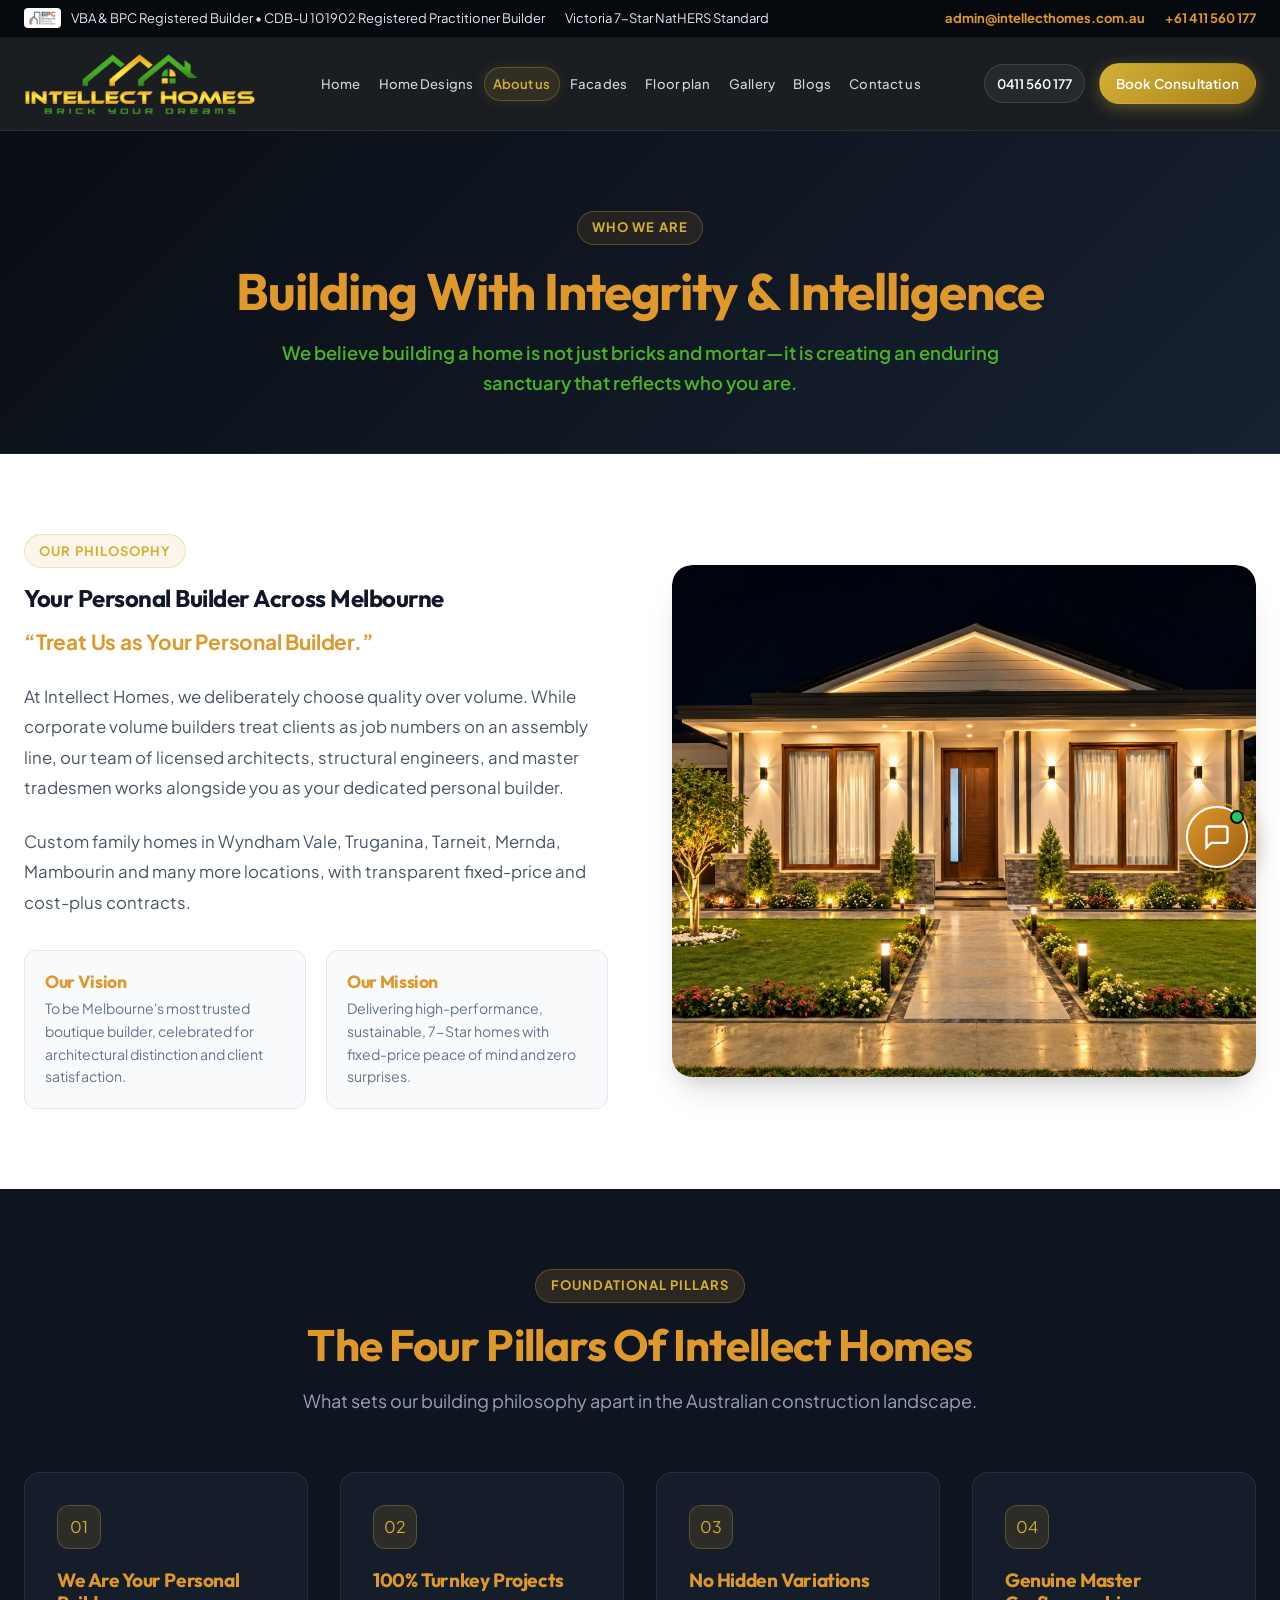
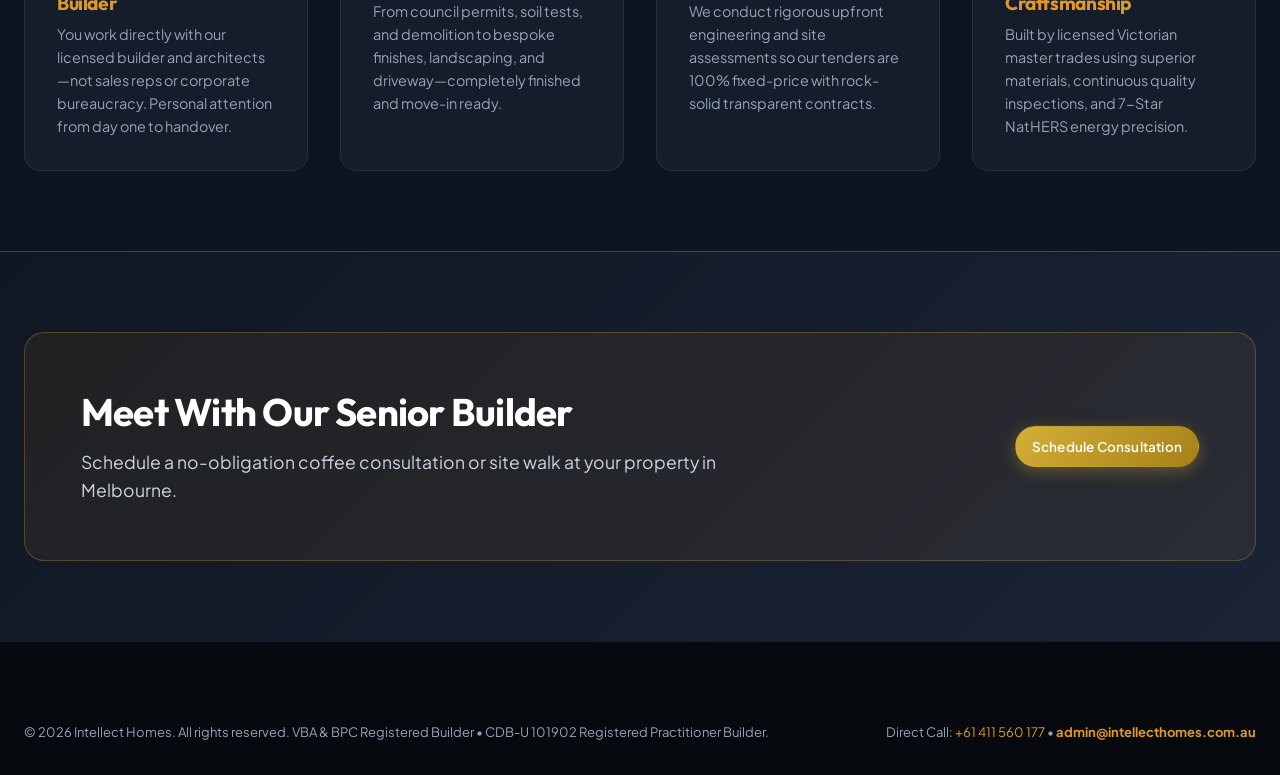
==== about.html @ 81b93cc8 "feat(branding): add official BPC registered logo to top bar badge and hero trust pill" ====
<!DOCTYPE html>
<html lang="en-AU">
<head>
  <meta charset="UTF-8">
  <meta http-equiv="X-UA-Compatible" content="IE=edge">
  <meta name="viewport" content="width=device-width, initial-scale=1.0">
  
  <title>About Us | Intellect Homes Melbourne Custom Builders</title>
  <meta name="description" content="Learn about Intellect Homes. We are Melbourne's boutique custom home and knockdown rebuild specialists committed to architectural craftsmanship, fixed-price contracts, and 7-Star NatHERS energy efficiency.">
  <link rel="canonical" href="https://intellecthomes.com.au/about-us/">

  <link rel="icon" type="image/webp" href="assets/images/favicon.webp">
  <link rel="preconnect" href="https://fonts.googleapis.com">
  <link rel="preconnect" href="https://fonts.gstatic.com" crossorigin>
  <link href="https://fonts.googleapis.com/css2?family=Outfit:wght@400;500;600;700;800&family=Plus+Jakarta+Sans:wght@400;500;600;700&display=swap" rel="stylesheet">
  <link rel="stylesheet" href="assets/css/style.css">
</head>
<body>

  <!-- Top Bar -->
  <div class="top-bar">
    <div class="container">
      <div class="top-bar-left">
        <span class="top-bar-badge">
          <span class="badge-logo-box"><img src="assets/images/bpc-primary.png" alt="BPC Registered Builder" class="badge-logo-img"></span>
          VBA &amp; BPC Registered Builder &bull; CDB-U 101902 Registered Practitioner Builder
        </span>
        <span class="top-bar-badge">Victoria 7-Star NatHERS Standard</span>
      </div>
      <div class="top-bar-right">
        <a href="mailto:admin@intellecthomes.com.au" class="top-bar-link top-bar-email" style="color: #DF982B; font-weight: 700;">admin@intellecthomes.com.au</a>
        <a href="tel:+61411560177" class="top-bar-link" style="color: #DF982B; font-weight: 700;">+61 411 560 177</a>
      </div>
    </div>
  </div>

  <!-- Header -->
  <header class="site-header" id="siteHeader">
    <div class="container nav-container">
      <a href="index.html" class="brand-logo" aria-label="Intellect Homes">
        <img src="assets/images/logo.webp" alt="Intellect Homes Logo">
      </a>

      <nav aria-label="Primary Navigation">
        <ul class="nav-menu">
          <li><a href="index.html" class="nav-link">Home</a></li>
          <li><a href="designs.html" class="nav-link">Home Designs</a></li>
          <li><a href="about.html" class="nav-link active">About us</a></li>
          <li><a href="facades.html" class="nav-link">Facades</a></li>
          <li><a href="floor-plan.html" class="nav-link">Floor plan</a></li>
          <li><a href="gallery.html" class="nav-link">Gallery</a></li>
          <li><a href="blogs.html" class="nav-link">Blogs</a></li>
          <li><a href="contact.html" class="nav-link">Contact us</a></li>
        </ul>
      </nav>

      <div class="nav-actions">
        <a href="tel:+61411560177" class="header-phone">0411 560 177</a>
        <button class="btn btn-primary" data-open-modal="consultModal">Book Consultation</button>
        <button class="mobile-menu-btn" aria-label="Toggle navigation menu">
          <svg width="24" height="24" viewBox="0 0 24 24" fill="none" stroke="currentColor" stroke-width="2"><line x1="3" y1="12" x2="21" y2="12"/><line x1="3" y1="6" x2="21" y2="6"/><line x1="3" y1="18" x2="21" y2="18"/></svg>
        </button>
      </div>
    </div>
  </header>

  <!-- Banner -->
  <section style="background: linear-gradient(135deg, #090D14 0%, #172132 100%); padding: 5rem 0 3.5rem 0; color: #fff; text-align: center; border-bottom: 1px solid rgba(255,255,255,0.08);">
    <div class="container">
      <span class="section-tag">WHO WE ARE</span>
      <h1 style="font-size: clamp(2.2rem, 4vw, 3.25rem); color: #DF982B; margin-bottom: 1rem;">Building With Integrity & Intelligence</h1>
      <p style="color: #4BB126; font-size: 1.15rem; max-width: 720px; margin: 0 auto; font-weight: 600; line-height: 1.6;">
        We believe building a home is not just bricks and mortar—it is creating an enduring sanctuary that reflects who you are.
      </p>
    </div>
  </section>

  <!-- Story & Vision -->
  <section style="padding: 5rem 0; background: #FFFFFF;">
    <div class="container">
      <div class="energy-grid" style="align-items: center;">
        <div>
          <span class="section-tag">OUR PHILOSOPHY</span>
          <h2>Your Personal Builder Across Melbourne</h2>
          <p style="font-size: 1.3rem; font-weight: 700; color: #DF982B; margin: 0.75rem 0 1.5rem 0; letter-spacing: -0.01em;">
            &ldquo;Treat Us as Your Personal Builder.&rdquo;
          </p>
          <p style="color: #475569; font-size: 1.05rem; line-height: 1.8; margin-bottom: 1.5rem;">
            At Intellect Homes, we deliberately choose quality over volume. While corporate volume builders treat clients as job numbers on an assembly line, our team of licensed architects, structural engineers, and master tradesmen works alongside you as your dedicated personal builder.
          </p>
          <p style="color: #475569; font-size: 1.05rem; line-height: 1.8; margin-bottom: 2rem;">
            Custom family homes in Wyndham Vale, Truganina, Tarneit, Mernda, Mambourin and many more locations, with transparent fixed-price and cost-plus contracts.
          </p>
          <div class="about-vision-grid" style="display: grid; grid-template-columns: repeat(auto-fit, minmax(240px, 1fr)); gap: 1.25rem;">
            <div style="background: #F8FAFC; border: 1px solid #E2E8F0; padding: 1.25rem; border-radius: 12px;">
              <h4 style="font-size: 1.1rem; color: #DF982B; margin-bottom: 0.35rem;">Our Vision</h4>
              <p style="font-size: 0.88rem; color: #64748B;">To be Melbourne's most trusted boutique builder, celebrated for architectural distinction and client satisfaction.</p>
            </div>
            <div style="background: #F8FAFC; border: 1px solid #E2E8F0; padding: 1.25rem; border-radius: 12px;">
              <h4 style="font-size: 1.1rem; color: #DF982B; margin-bottom: 0.35rem;">Our Mission</h4>
              <p style="font-size: 0.88rem; color: #64748B;">Delivering high-performance, sustainable, 7-Star homes with fixed-price peace of mind and zero surprises.</p>
            </div>
          </div>
        </div>
        <div class="energy-visual">
          <img src="assets/images/4-geller-circuit-tarneit.jpg" alt="Architectural Excellence by Intellect Homes" style="width: 100%; height: auto; max-height: 520px; object-fit: cover; display: block; border-radius: var(--radius-lg); box-shadow: 0 15px 35px rgba(0,0,0,0.12);">
        </div>
      </div>
    </div>
  </section>

  <!-- Core Values -->
  <section style="padding: 5rem 0; background: #0E1420; color: #fff;">
    <div class="container">
      <div class="section-header">
        <span class="section-tag" style="background: rgba(223, 152, 43, 0.15);">FOUNDATIONAL PILLARS</span>
        <h2 style="color: #DF982B;">The Four Pillars Of Intellect Homes</h2>
        <p style="color: #94A3B8;">What sets our building philosophy apart in the Australian construction landscape.</p>
      </div>

      <div style="display: grid; grid-template-columns: repeat(auto-fit, minmax(260px, 1fr)); gap: 2rem;">
        <div style="background: #151D2A; border: 1px solid rgba(255,255,255,0.08); border-radius: 16px; padding: 2rem;">
          <div class="trust-icon" style="margin-bottom: 1.25rem;">01</div>
          <h3 style="font-size: 1.2rem; color: #DF982B; margin-bottom: 0.5rem;">We Are Your Personal Builder</h3>
          <p style="color: #94A3B8; font-size: 0.9rem; line-height: 1.6;">
            You work directly with our licensed builder and architects—not sales reps or corporate bureaucracy. Personal attention from day one to handover.
          </p>
        </div>

        <div style="background: #151D2A; border: 1px solid rgba(255,255,255,0.08); border-radius: 16px; padding: 2rem;">
          <div class="trust-icon" style="margin-bottom: 1.25rem;">02</div>
          <h3 style="font-size: 1.2rem; color: #DF982B; margin-bottom: 0.5rem;">100% Turnkey Projects</h3>
          <p style="color: #94A3B8; font-size: 0.9rem; line-height: 1.6;">
            From council permits, soil tests, and demolition to bespoke finishes, landscaping, and driveway—completely finished and move-in ready.
          </p>
        </div>

        <div style="background: #151D2A; border: 1px solid rgba(255,255,255,0.08); border-radius: 16px; padding: 2rem;">
          <div class="trust-icon" style="margin-bottom: 1.25rem;">03</div>
          <h3 style="font-size: 1.2rem; color: #DF982B; margin-bottom: 0.5rem;">No Hidden Variations</h3>
          <p style="color: #94A3B8; font-size: 0.9rem; line-height: 1.6;">
            We conduct rigorous upfront engineering and site assessments so our tenders are 100% fixed-price with rock-solid transparent contracts.
          </p>
        </div>

        <div style="background: #151D2A; border: 1px solid rgba(255,255,255,0.08); border-radius: 16px; padding: 2rem;">
          <div class="trust-icon" style="margin-bottom: 1.25rem;">04</div>
          <h3 style="font-size: 1.2rem; color: #DF982B; margin-bottom: 0.5rem;">Genuine Master Craftsmanship</h3>
          <p style="color: #94A3B8; font-size: 0.9rem; line-height: 1.6;">
            Built by licensed Victorian master trades using superior materials, continuous quality inspections, and 7-Star NatHERS energy precision.
          </p>
        </div>
      </div>
    </div>
  </section>

  <!-- CTA -->
  <section class="cta-banner">
    <div class="container">
      <div class="cta-box">
        <div class="cta-text">
          <h2>Meet With Our Senior Builder</h2>
          <p>Schedule a no-obligation coffee consultation or site walk at your property in Melbourne.</p>
        </div>
        <div>
          <button class="btn btn-primary" data-open-modal="consultModal">Schedule Consultation</button>
        </div>
      </div>
    </div>
  </section>

  <!-- Footer -->
  <footer class="site-footer">
    <div class="container">
      <div class="footer-bottom" style="border: none; padding: 0;">
        <p>&copy; 2026 Intellect Homes. All rights reserved. VBA &amp; BPC Registered Builder &bull; CDB-U 101902 Registered Practitioner Builder.</p>
        <p>Direct Call: <a href="tel:+61411560177" style="color: #DF982B;">+61 411 560 177</a> &bull; <a href="mailto:admin@intellecthomes.com.au" class="email-gold" style="color: #DF982B; font-weight: 700;">admin@intellecthomes.com.au</a></p>
      </div>
    </div>
  </footer>

  <!-- Modal -->
  <div class="modal-overlay" id="consultModal">
    <div class="modal-box">
      <button class="modal-close-btn" aria-label="Close modal">&times;</button>
      <div style="margin-bottom: 1.5rem;">
        <span class="section-tag" style="margin-bottom: 0.5rem;">DIRECT BUILDER CONSULT</span>
        <h3 style="font-size: 1.5rem; color: #0F172A; margin-bottom: 0.4rem;">Book Your Free Consultation</h3>
        <p style="color: #64748B; font-size: 0.9rem;">
          Speak directly with our senior builder director about your project plans, block feasibility, or architectural concepts.
        </p>
      </div>
      <form id="consultationForm">
        <div class="form-group">
          <label class="form-label" for="consultName">Full Name *</label>
          <input type="text" class="form-control" id="consultName" placeholder="e.g. David Smith" required>
        </div>
        <div class="form-row-2col">
          <div class="form-group">
            <label class="form-label" for="consultPhone">Phone Number *</label>
            <input type="tel" class="form-control" id="consultPhone" placeholder="0411 000 000" required>
          </div>
          <div class="form-group">
            <label class="form-label" for="consultEmail">Email Address *</label>
            <input type="email" class="form-control" id="consultEmail" placeholder="david@example.com" required>
          </div>
        </div>
        <div class="form-group">
          <label class="form-label" for="consultAddress">Site Address in Melbourne *</label>
          <input type="text" class="form-control" id="consultAddress" placeholder="Street Address, Suburb & Postcode" required>
        </div>
        <button type="submit" class="btn btn-primary" style="width: 100%; padding: 0.95rem; font-size: 1rem;">
          Submit Consultation Request
        </button>
      </form>
    </div>
  </div>

    <!-- FLOATING VIP CONCIERGE & WHATSAPP HUB -->
  <div class="vip-concierge-widget" id="vipConciergeWidget">
    <div class="vip-concierge-trigger" id="vipConciergeTrigger" aria-label="Open VIP Concierge">
      <div class="vip-pulse-ring"></div>
      <div class="vip-badge-online"></div>
      <svg width="28" height="28" viewBox="0 0 24 24" fill="none" stroke="currentColor" stroke-width="2"><path d="M21 15a2 2 0 0 1-2 2H7l-4 4V5a2 2 0 0 1 2-2h14a2 2 0 0 1 2 2z"/></svg>
    </div>

    <div class="vip-concierge-modal" id="vipConciergeModal">
      <div class="vip-modal-header">
        <div>
          <h4>VIP Builder Concierge</h4>
          <span><span class="live-indicator-dot" style="width: 6px; height: 6px;"></span> Registered Builder Online</span>
        </div>
        <button class="modal-close-btn" id="vipCloseBtn" style="position: static; font-size: 1.5rem;">&times;</button>
      </div>

      <div class="vip-modal-body">
        <div class="vip-rating-badge">
          <span>Google Verified Rating</span>
          <strong>⭐ 5.0 ★★★★★ (48+ Reviews)</strong>
        </div>

        <a href="https://wa.me/61411560177?text=Hi%20Intellect%20Homes%2C%20I%20am%20interested%20in%20building%20in%20Melbourne%20and%20would%20like%20to%20discuss%20feasibility." target="_blank" rel="noopener" class="vip-action-btn vip-whatsapp-btn">
          <svg width="20" height="20" viewBox="0 0 24 24" fill="currentColor"><path d="M12.031 6.172c-3.181 0-5.767 2.586-5.768 5.766-.001 1.298.38 2.27 1.019 3.287l-.711 2.599 2.664-.698c.969.585 1.961.942 2.801.943h.005c3.18 0 5.767-2.587 5.768-5.766.001-3.187-2.575-5.77-5.778-5.771zm3.392 8.244c-.144.405-.837.774-1.17.824-.312.045-.694.074-2.147-.532-1.859-.778-3.045-2.671-3.137-2.795-.094-.124-.761-1.012-.761-1.93 0-.918.481-1.37.653-1.558.172-.187.375-.234.5-.234.126 0 .252.001.363.007.117.006.274-.045.428.327.159.384.542 1.323.59 1.42.048.098.08.212.016.339-.064.127-.096.207-.19.318-.095.111-.199.248-.284.333-.095.095-.195.198-.083.39.112.193.498.822 1.069 1.33 1.08.96 1.432 1.107 1.637 1.202.205.096.326.08.448-.061.122-.142.525-.61.666-.821.141-.212.283-.177.472-.106.189.071 1.199.566 1.405.669.206.104.343.155.394.24.051.085.051.493-.093.898z"/></svg>
          Direct WhatsApp With Builder
        </a>

        <a href="tel:+61411560177" class="vip-action-btn vip-call-btn">
          <svg width="20" height="20" viewBox="0 0 24 24" fill="none" stroke="currentColor" stroke-width="2"><path d="M22 16.92v3a2 2 0 0 1-2.18 2 19.79 19.79 0 0 1-8.63-3.07 19.5 19.5 0 0 1-6-6 19.79 19.79 0 0 1-3.07-8.67A2 2 0 0 1 4.11 2h3a2 2 0 0 1 2 1.72 12.84 12.84 0 0 0 .7 2.81 2 2 0 0 1-.45 2.11L8.09 9.91a16 16 0 0 0 6 6l1.27-1.27a2 2 0 0 1 2.11-.45 12.84 12.84 0 0 0 2.81.7A2 2 0 0 1 22 16.92z"/></svg>
          Direct Phone: 0411 560 177
        </a>

        <button class="vip-action-btn vip-lookbook-btn" data-open-modal="consultModal" style="width: 100%; border: none; cursor: pointer; text-align: left;">
          <svg width="20" height="20" viewBox="0 0 24 24" fill="none" stroke="currentColor" stroke-width="2"><path d="M14 2H6a2 2 0 0 0-2 2v16a2 2 0 0 0 2 2h12a2 2 0 0 0 2-2V8z"/><polyline points="14 2 14 8 20 8"/><line x1="16" y1="13" x2="8" y2="13"/><line x1="16" y1="17" x2="8" y2="17"/><polyline points="10 9 9 9 8 9"/></svg>
          Request 2026 Inclusions Guide
        </button>
      </div>
    </div>
  </div>
  <script src="assets/js/main.js"></script>
</body>
</html>
---- assets/css/style.css ----
/* ==========================================================================
   INTELLECT HOMES - 2026 LUXURY ARCHITECTURAL DESIGN SYSTEM
   Modern, High-Conversion, Australian Custom Builder Aesthetics
   ========================================================================== */

:root {
  /* Ultra-Luxury 2026 Architectural Color Palette */
  --bg-dark: #070A0F;
  --bg-card-dark: #0E131E;
  --bg-card-hover: #151D2C;
  --bg-surface: #1B2436;
  --bg-light: #F8FAFC;
  --bg-white: #FFFFFF;
  --bg-muted: #F1F5F9;

  /* Royal Champagne Gold & Brushed Bronze Accents */
  --accent-gold: #D4AF37;
  --accent-gold-light: #F3D279;
  --accent-gold-dark: #A68018;
  --accent-amber: #E09F3E;
  --accent-champagne: #CBB279;
  --accent-champagne-light: #E8D9AF;
  
  --text-main: #0F172A;
  --text-muted: #64748B;
  --text-light: #F8FAFC;
  --text-light-muted: #94A3B8;
  
  --border-light: #E2E8F0;
  --border-dark: rgba(255, 255, 255, 0.08);
  --border-gold: rgba(212, 175, 55, 0.28);
  --border-gold-glow: rgba(212, 175, 55, 0.5);
  
  --shadow-sm: 0 2px 8px rgba(0, 0, 0, 0.04);
  --shadow-md: 0 10px 25px -5px rgba(0, 0, 0, 0.08), 0 8px 10px -6px rgba(0, 0, 0, 0.04);
  --shadow-lg: 0 20px 35px -10px rgba(0, 0, 0, 0.15), 0 12px 16px -8px rgba(0, 0, 0, 0.08);
  --shadow-glow: 0 0 35px rgba(212, 175, 55, 0.22);

  /* Typography */
  --font-heading: 'Outfit', -apple-system, BlinkMacSystemFont, "Segoe UI", Roboto, sans-serif;
  --font-body: 'Plus Jakarta Sans', -apple-system, BlinkMacSystemFont, "Segoe UI", Roboto, sans-serif;

  /* Transitions */
  --transition-fast: 0.2s cubic-bezier(0.4, 0, 0.2, 1);
  --transition-normal: 0.35s cubic-bezier(0.16, 1, 0.3, 1);
  --transition-slow: 0.6s cubic-bezier(0.16, 1, 0.3, 1);
  
  --radius-sm: 6px;
  --radius-md: 12px;
  --radius-lg: 20px;
  --radius-full: 9999px;

  --container-max: 1380px;
}

/* CSS Reset & Global Standards */
*, *::before, *::after {
  box-sizing: border-box;
  margin: 0;
  padding: 0;
}

html {
  font-size: 16px;
  scroll-behavior: smooth;
  -webkit-font-smoothing: antialiased;
  -moz-osx-font-smoothing: grayscale;
}

body {
  font-family: var(--font-body);
  color: var(--text-main);
  background-color: var(--bg-light);
  line-height: 1.6;
  overflow-x: hidden;
}

img {
  max-width: 100%;
  height: auto;
  display: block;
}

a {
  color: inherit;
  text-decoration: none;
  transition: var(--transition-fast);
}

button, input, select, textarea {
  font: inherit;
}

/* Container */
.container {
  width: 100%;
  max-width: var(--container-max);
  margin-left: auto;
  margin-right: auto;
  padding-left: 1.5rem;
  padding-right: 1.5rem;
}

/* Typography Helpers */
h1, h2, h3, h4, h5, h6 {
  font-family: var(--font-heading);
  font-weight: 700;
  line-height: 1.2;
  color: var(--text-main);
  letter-spacing: -0.02em;
}

.text-gold {
  color: var(--accent-gold);
}

.text-gradient {
  background: linear-gradient(135deg, #DF982B 0%, #F5C57A 50%, #C19B76 100%);
  -webkit-background-clip: text;
  -webkit-text-fill-color: transparent;
}

.section-tag {
  display: inline-flex;
  align-items: center;
  gap: 0.5rem;
  padding: 0.35rem 0.9rem;
  background: rgba(223, 152, 43, 0.1);
  border: 1px solid var(--border-gold);
  border-radius: var(--radius-full);
  color: var(--accent-gold);
  font-size: 0.8125rem;
  font-weight: 700;
  text-transform: uppercase;
  letter-spacing: 0.08em;
  margin-bottom: 1rem;
}

.section-header {
  text-align: center;
  max-width: 760px;
  margin: 0 auto 3.5rem auto;
}

.section-header h2 {
  font-size: clamp(2rem, 3.5vw, 2.75rem);
  margin-bottom: 1rem;
}

.section-header p {
  color: var(--text-muted);
  font-size: 1.125rem;
}

/* Buttons */
.btn {
  display: inline-flex;
  align-items: center;
  justify-content: center;
  gap: 0.625rem;
  padding: 0.8rem 1.75rem;
  font-weight: 600;
  font-size: 0.95rem;
  border-radius: var(--radius-full);
  cursor: pointer;
  border: 1px solid transparent;
  transition: all var(--transition-normal);
  white-space: nowrap;
  letter-spacing: 0.015em;
  position: relative;
  overflow: hidden;
}

.btn-primary {
  background: linear-gradient(135deg, var(--accent-gold) 0%, var(--accent-gold-dark) 100%);
  color: #FFFFFF;
  box-shadow: 0 4px 16px rgba(212, 175, 55, 0.35);
}

.btn-primary::after {
  content: '';
  position: absolute;
  top: -50%;
  left: -70%;
  width: 40%;
  height: 200%;
  background: linear-gradient(
    60deg,
    rgba(255, 255, 255, 0) 0%,
    rgba(255, 255, 255, 0.4) 50%,
    rgba(255, 255, 255, 0) 100%
  );
  transform: rotate(25deg);
  animation: btnGlint 4.5s infinite ease-in-out;
}

@keyframes btnGlint {
  0%, 75% { left: -70%; }
  100% { left: 150%; }
}

.btn-primary:hover {
  background: linear-gradient(135deg, var(--accent-gold-light) 0%, var(--accent-gold) 100%);
  box-shadow: 0 6px 24px rgba(212, 175, 55, 0.55);
  transform: translateY(-2px);
  color: #FFFFFF;
}

.btn:active {
  transform: scale(0.97) !important;
}

.btn-secondary {
  background: rgba(255, 255, 255, 0.08);
  backdrop-filter: blur(12px);
  color: #FFFFFF;
  border: 1px solid rgba(255, 255, 255, 0.18);
}

.btn-secondary:hover {
  background: rgba(255, 255, 255, 0.18);
  border-color: rgba(212, 175, 55, 0.5);
  box-shadow: 0 0 20px rgba(212, 175, 55, 0.2);
  transform: translateY(-2px);
  color: #FFFFFF;
}

.btn-outline-gold {
  background: transparent;
  color: var(--accent-gold);
  border: 1.5px solid var(--accent-gold);
}

.btn-outline-gold:hover {
  background: var(--accent-gold);
  color: #070A0F;
  font-weight: 700;
  box-shadow: 0 0 20px rgba(212, 175, 55, 0.35);
  transform: translateY(-2px);
}

.btn-white {
  background: #FFFFFF;
  color: var(--bg-dark);
  box-shadow: var(--shadow-md);
}

.btn-white:hover {
  background: #F8FAFC;
  box-shadow: 0 8px 25px rgba(0, 0, 0, 0.15);
  transform: translateY(-2px);
}

/* ==========================================================================
   TOP BAR & TRUST STRIP
   ========================================================================== */
.top-bar {
  background: #06090E;
  color: var(--text-light-muted);
  font-size: 0.8125rem;
  border-bottom: 1px solid rgba(255, 255, 255, 0.06);
  padding: 0.5rem 0;
}

.top-bar .container {
  display: flex;
  justify-content: space-between;
  align-items: center;
  flex-wrap: wrap;
  gap: 0.5rem;
}

.top-bar-left, .top-bar-right {
  display: flex;
  align-items: center;
  gap: 1.25rem;
}

.top-bar-badge {
  display: inline-flex;
  align-items: center;
  gap: 0.35rem;
  color: #E2E8F0;
}

.badge-logo-box {
  display: inline-flex;
  align-items: center;
  justify-content: center;
  background: #FFFFFF;
  border-radius: 4px;
  padding: 1px 5px;
  height: 20px;
  box-shadow: 0 1px 3px rgba(0, 0, 0, 0.25);
  vertical-align: middle;
  flex-shrink: 0;
  margin-right: 4px;
}

.badge-logo-img {
  height: 14px;
  width: auto;
  max-width: 42px;
  object-fit: contain;
  display: block;
}

.top-bar-badge svg {
  color: var(--accent-gold);
}

.top-bar-link {
  color: var(--text-light-muted);
  display: inline-flex;
  align-items: center;
  gap: 0.35rem;
}

.top-bar-link:hover {
  color: var(--accent-gold);
}

/* ==========================================================================
   NAVIGATION
   ========================================================================== */
.site-header {
  position: sticky;
  top: 0;
  left: 0;
  width: 100%;
  z-index: 1000;
  background: rgba(7, 10, 15, 0.92);
  backdrop-filter: blur(20px);
  border-bottom: 1px solid rgba(255, 255, 255, 0.08);
  transition: all var(--transition-normal);
}

.site-header.scrolled {
  background: rgba(7, 10, 15, 0.98);
  box-shadow: 0 10px 35px rgba(0, 0, 0, 0.4);
  border-bottom-color: rgba(212, 175, 55, 0.2);
}

.nav-container {
  display: flex;
  align-items: center;
  justify-content: space-between;
  min-height: 92px;
  gap: 1.5rem;
}

.brand-logo {
  display: flex;
  align-items: center;
  gap: 0.75rem;
  flex-shrink: 0;
}

.brand-logo img {
  height: 68px;
  width: auto;
  max-width: 250px;
  object-fit: contain;
  transition: transform var(--transition-fast);
}

.brand-logo:hover img {
  transform: scale(1.02);
}

/* Hide duplicate brand text next to the full image logo to preserve navbar space */
.brand-text {
  display: none !important;
}

.nav-menu {
  display: flex;
  align-items: center;
  gap: 0.25rem;
  list-style: none;
  margin: 0;
  padding: 0;
}

.nav-link {
  font-family: var(--font-body);
  font-weight: 500;
  font-size: 0.88rem;
  color: #D1D5DB;
  padding: 0.45rem 0.68rem;
  border-radius: var(--radius-full);
  white-space: nowrap;
  letter-spacing: 0.01em;
  transition: all 0.25s cubic-bezier(0.16, 1, 0.3, 1);
  display: inline-block;
}

.nav-link:hover {
  color: #FFFFFF;
  background: rgba(255, 255, 255, 0.08);
  transform: translateY(-1px);
}

.nav-link.active {
  color: var(--accent-gold);
  background: rgba(212, 175, 55, 0.12);
  border: 1px solid rgba(212, 175, 55, 0.3);
  font-weight: 600;
  box-shadow: 0 0 15px rgba(212, 175, 55, 0.12);
}

.nav-actions {
  display: flex;
  align-items: center;
  gap: 0.85rem;
  flex-shrink: 0;
}

.header-phone {
  display: inline-flex;
  align-items: center;
  gap: 0.5rem;
  color: #FFFFFF;
  font-weight: 600;
  font-size: 0.92rem;
  padding: 0.65rem 1.15rem;
  border-radius: var(--radius-full);
  background: rgba(255, 255, 255, 0.05);
  border: 1px solid rgba(255, 255, 255, 0.12);
  white-space: nowrap;
  flex-shrink: 0;
  transition: all var(--transition-fast);
}

.header-phone:hover {
  background: rgba(212, 175, 55, 0.15);
  border-color: var(--accent-gold);
  color: var(--accent-gold-light);
  box-shadow: 0 0 20px rgba(212, 175, 55, 0.25);
  transform: translateY(-1px);
}

.header-phone svg {
  color: var(--accent-gold);
  flex-shrink: 0;
  animation: phoneRing 3.5s infinite;
}

@keyframes phoneRing {
  0%, 80%, 100% { transform: rotate(0deg) scale(1); }
  83% { transform: rotate(-14deg) scale(1.15); }
  86% { transform: rotate(14deg) scale(1.15); }
  89% { transform: rotate(-10deg) scale(1.15); }
  92% { transform: rotate(10deg) scale(1.15); }
  95% { transform: rotate(0deg) scale(1); }
}

.mobile-menu-btn {
  display: none;
  background: none;
  border: none;
  color: #FFFFFF;
  font-size: 1.5rem;
  cursor: pointer;
  padding: 0.5rem;
}

/* ==========================================================================
   HERO SECTION
   ========================================================================== */
.hero-section {
  position: relative;
  min-height: 88vh;
  display: flex;
  align-items: center;
  background-color: var(--bg-dark);
  color: #FFFFFF;
  overflow: hidden;
}

.hero-section::before {
  content: '';
  position: absolute;
  top: 15%;
  left: 15%;
  width: 650px;
  height: 650px;
  background: radial-gradient(circle, rgba(212, 175, 55, 0.14) 0%, rgba(7, 10, 15, 0) 70%);
  filter: blur(80px);
  pointer-events: none;
  z-index: 2;
  animation: floatHeroAura 12s infinite alternate ease-in-out;
}

@keyframes floatHeroAura {
  0% { transform: translate(0, 0) scale(1); }
  50% { transform: translate(80px, 40px) scale(1.15); }
  100% { transform: translate(-40px, -20px) scale(0.95); }
}

.hero-background {
  position: absolute;
  top: 0;
  left: 0;
  width: 100%;
  height: 100%;
  z-index: 1;
}

.hero-background img {
  width: 100%;
  height: 100%;
  object-fit: cover;
  transform: scale(1.03);
  animation: heroZoom 14s infinite alternate ease-in-out;
}

@keyframes heroZoom {
  from { transform: scale(1); }
  to { transform: scale(1.06); }
}

.hero-overlay {
  position: absolute;
  top: 0;
  left: 0;
  width: 100%;
  height: 100%;
  background: linear-gradient(
    90deg, 
    rgba(7, 10, 15, 0.96) 0%, 
    rgba(7, 10, 15, 0.82) 45%, 
    rgba(7, 10, 15, 0.4) 100%
  );
  z-index: 2;
}

.hero-content {
  position: relative;
  z-index: 3;
  max-width: 720px;
  padding: 4rem 0;
}

.hero-trust-pill {
  display: inline-flex;
  align-items: center;
  gap: 0.5rem;
  background: rgba(255, 255, 255, 0.08);
  border: 1px solid rgba(223, 152, 43, 0.35);
  padding: 0.4rem 1rem;
  border-radius: var(--radius-full);
  margin-bottom: 1.5rem;
  backdrop-filter: blur(8px);
}

.hero-trust-pill .badge-logo-box {
  height: 22px;
  padding: 1px 6px;
  margin-right: 2px;
}

.hero-trust-pill .badge-logo-img {
  height: 15px;
  max-width: 44px;
}

.hero-trust-pill span {
  font-size: 0.8125rem;
  font-weight: 600;
  color: #F8FAFC;
  letter-spacing: 0.05em;
}

.hero-trust-pill svg {
  color: var(--accent-gold);
}

.hero-title {
  font-size: clamp(2.5rem, 5vw, 4rem);
  font-weight: 800;
  line-height: 1.1;
  color: #FFFFFF;
  margin-bottom: 1.25rem;
  letter-spacing: -0.03em;
}

.hero-subtitle {
  font-size: clamp(1.1rem, 2vw, 1.25rem);
  color: #CBD5E1;
  margin-bottom: 2rem;
  font-weight: 400;
  max-width: 620px;
}

.hero-cta-group {
  display: flex;
  align-items: center;
  flex-wrap: wrap;
  gap: 1rem;
  margin-bottom: 3rem;
}

.hero-stats {
  display: grid;
  grid-template-columns: repeat(3, 1fr);
  gap: 1.5rem;
  padding-top: 2rem;
  border-top: 1px solid rgba(255, 255, 255, 0.12);
}

.stat-item {
  display: flex;
  flex-direction: column;
}

.stat-number {
  font-family: var(--font-heading);
  font-size: 1.75rem;
  font-weight: 800;
  color: var(--accent-gold);
  line-height: 1.2;
}

.stat-label {
  font-size: 0.8125rem;
  color: var(--text-light-muted);
  font-weight: 500;
}

/* ==========================================================================
   TRUST BAR / ACCREDITATIONS
   ========================================================================== */
.trust-bar {
  background: #0E1420;
  border-bottom: 1px solid rgba(255, 255, 255, 0.08);
  padding: 1.5rem 0;
  color: #FFFFFF;
}

.trust-grid {
  display: grid;
  grid-template-columns: repeat(auto-fit, minmax(200px, 1fr));
  gap: 1.5rem;
  align-items: center;
}

.trust-feature {
  display: flex;
  align-items: center;
  gap: 0.875rem;
}

.trust-icon {
  width: 44px;
  height: 44px;
  border-radius: var(--radius-md);
  background: rgba(223, 152, 43, 0.12);
  border: 1px solid var(--border-gold);
  display: flex;
  align-items: center;
  justify-content: center;
  color: var(--accent-gold);
  flex-shrink: 0;
}

.trust-logo-box {
  width: 54px;
  height: 44px;
  padding: 4px 6px;
  border-radius: var(--radius-md);
  background: #FFFFFF;
  border: 1px solid rgba(223, 152, 43, 0.45);
  display: flex;
  align-items: center;
  justify-content: center;
  flex-shrink: 0;
  box-shadow: 0 2px 8px rgba(0, 0, 0, 0.25);
  transition: transform 0.25s ease, border-color 0.25s ease;
}

.trust-feature:hover .trust-logo-box {
  transform: translateY(-2px);
  border-color: var(--accent-gold);
}

.trust-logo-img {
  max-width: 100%;
  max-height: 100%;
  object-fit: contain;
  display: block;
}

/* Golden email link styling */
.top-bar-email,
.email-gold {
  color: #DF982B !important;
  font-weight: 700;
  transition: color 0.2s ease, opacity 0.2s ease;
}

.top-bar-email svg,
.email-gold svg {
  color: #DF982B !important;
}

.top-bar-email:hover,
.email-gold:hover {
  color: #F5B041 !important;
  opacity: 0.9;
  text-decoration: underline;
}

.trust-info h4 {
  font-size: 0.95rem;
  font-weight: 700;
  color: #FFFFFF;
  margin-bottom: 0.15rem;
}

.trust-info p {
  font-size: 0.8125rem;
  color: var(--text-light-muted);
}

/* ==========================================================================
   CORE SERVICES / BUILDING PILLARS
   ========================================================================== */
.services-section {
  padding: 6rem 0;
  background: #FFFFFF;
}

.services-grid {
  display: grid;
  grid-template-columns: repeat(auto-fit, minmax(320px, 1fr));
  gap: 2rem;
}

/* ==========================================================================
   2026 TREND: INTERACTIVE BEFORE & AFTER SLIDER (KDR TRANSFORMATION)
   ========================================================================== */
.before-after-wrapper {
  position: relative;
  width: 100%;
  max-width: 1100px;
  height: 520px;
  margin: 0 auto;
  border-radius: var(--radius-lg);
  overflow: hidden;
  box-shadow: 0 25px 60px -15px rgba(0, 0, 0, 0.4);
  border: 1px solid var(--border-gold);
  user-select: none;
}

.before-after-img {
  position: absolute;
  top: 0;
  left: 0;
  width: 100%;
  height: 100%;
}

.before-after-img img {
  width: 100%;
  height: 100%;
  object-fit: cover;
  pointer-events: none;
}

.before-after-img.after {
  position: absolute;
  top: 0;
  left: 0;
  width: 50%;
  overflow: hidden;
  border-right: 2px solid var(--accent-gold);
  box-shadow: 5px 0 25px rgba(212, 175, 55, 0.4);
  z-index: 2;
  transition: width 0.05s ease-out;
}

.before-after-img.after img {
  width: 1100px;
  max-width: none;
}

.before-after-label {
  position: absolute;
  top: 1.5rem;
  padding: 0.4rem 1rem;
  background: rgba(7, 10, 15, 0.85);
  backdrop-filter: blur(8px);
  color: #FFFFFF;
  font-size: 0.8rem;
  font-weight: 700;
  text-transform: uppercase;
  letter-spacing: 0.08em;
  border-radius: var(--radius-full);
  border: 1px solid rgba(255, 255, 255, 0.15);
  z-index: 4;
}

.before-after-label.before-lbl {
  right: 1.5rem;
}

.before-after-label.after-lbl {
  left: 1.5rem;
  color: var(--accent-gold);
  border-color: var(--border-gold);
}

.before-after-handle {
  position: absolute;
  top: 0;
  left: 50%;
  width: 44px;
  height: 100%;
  transform: translateX(-50%);
  z-index: 5;
  cursor: ew-resize;
  display: flex;
  align-items: center;
  justify-content: center;
}

.handle-circle {
  width: 44px;
  height: 44px;
  background: var(--accent-gold);
  color: #070A0F;
  border-radius: 50%;
  display: flex;
  align-items: center;
  justify-content: center;
  box-shadow: 0 0 25px rgba(212, 175, 55, 0.6), 0 4px 12px rgba(0, 0, 0, 0.3);
  transition: transform 0.2s ease, box-shadow 0.2s ease;
}

.before-after-handle:hover .handle-circle {
  transform: scale(1.15);
  box-shadow: 0 0 35px rgba(212, 175, 55, 0.8);
}

/* ==========================================================================
   2026 TREND: SPOTLIGHT CURSOR MOUSE-TRACKING GLOW
   ========================================================================== */
.spotlight-card {
  position: relative;
  background: var(--bg-card-dark);
  border: 1px solid rgba(255, 255, 255, 0.08);
  border-radius: var(--radius-lg);
  overflow: hidden;
  transition: transform 0.35s cubic-bezier(0.16, 1, 0.3, 1), border-color 0.35s ease;
}

.spotlight-card::before {
  content: '';
  position: absolute;
  top: 0;
  left: 0;
  right: 0;
  bottom: 0;
  background: radial-gradient(
    600px circle at var(--mouse-x, 50%) var(--mouse-y, 50%),
    rgba(212, 175, 55, 0.15),
    transparent 40%
  );
  opacity: 0;
  transition: opacity 0.4s ease;
  pointer-events: none;
  z-index: 1;
}

.spotlight-card:hover::before {
  opacity: 1;
}

.spotlight-card:hover {
  transform: translateY(-6px);
  border-color: rgba(212, 175, 55, 0.4);
  box-shadow: 0 20px 40px -10px rgba(0, 0, 0, 0.3), 0 0 25px rgba(212, 175, 55, 0.12);
}

.service-image {
  position: relative;
  height: 240px;
  overflow: hidden;
}

.service-image img {
  width: 100%;
  height: 100%;
  object-fit: cover;
  transition: transform var(--transition-slow);
}

.service-card:hover .service-image img {
  transform: scale(1.08);
}

.service-badge {
  position: absolute;
  top: 1rem;
  left: 1rem;
  background: rgba(9, 13, 20, 0.8);
  backdrop-filter: blur(8px);
  color: var(--accent-gold);
  font-size: 0.75rem;
  font-weight: 700;
  text-transform: uppercase;
  padding: 0.35rem 0.85rem;
  border-radius: var(--radius-full);
  border: 1px solid var(--border-gold);
}

.service-body {
  padding: 2rem;
  display: flex;
  flex-direction: column;
  flex-grow: 1;
}

.service-body h3 {
  font-size: 1.4rem;
  margin-bottom: 0.75rem;
}

.service-body p {
  color: var(--text-muted);
  font-size: 0.95rem;
  margin-bottom: 1.5rem;
  line-height: 1.6;
}

.service-features {
  list-style: none;
  margin-bottom: 1.75rem;
  margin-top: auto;
}

.service-features li {
  display: flex;
  align-items: center;
  gap: 0.5rem;
  font-size: 0.875rem;
  color: #334155;
  margin-bottom: 0.5rem;
}

.service-features svg {
  color: var(--accent-gold);
  flex-shrink: 0;
}

.service-footer {
  border-top: 1px solid var(--border-light);
  padding-top: 1.25rem;
  display: flex;
  align-items: center;
  justify-content: space-between;
}

.service-link {
  font-weight: 700;
  font-size: 0.9rem;
  color: var(--accent-gold-dark);
  display: inline-flex;
  align-items: center;
  gap: 0.35rem;
}

.service-link:hover {
  color: var(--accent-gold);
  transform: translateX(4px);
}

/* ==========================================================================
   INTERACTIVE COST CALCULATOR SECTION
   ========================================================================== */
.calculator-section {
  padding: 6rem 0;
  background: var(--bg-dark);
  color: #FFFFFF;
  position: relative;
  overflow: hidden;
}

.calculator-wrapper {
  background: var(--bg-card-dark);
  border: 1px solid rgba(255, 255, 255, 0.1);
  border-radius: var(--radius-lg);
  padding: 3rem;
  box-shadow: 0 25px 50px -12px rgba(0, 0, 0, 0.5);
  display: grid;
  grid-template-columns: 1.3fr 0.9fr;
  gap: 3rem;
}

.calc-step {
  margin-bottom: 2rem;
}

.calc-step h4 {
  font-size: 1.1rem;
  color: #FFFFFF;
  margin-bottom: 1rem;
  display: flex;
  align-items: center;
  gap: 0.6rem;
}

.calc-step-num {
  width: 28px;
  height: 28px;
  background: var(--accent-gold);
  color: #FFFFFF;
  border-radius: var(--radius-full);
  display: flex;
  align-items: center;
  justify-content: center;
  font-size: 0.85rem;
  font-weight: 700;
}

.option-grid {
  display: grid;
  grid-template-columns: repeat(2, 1fr);
  gap: 0.875rem;
}

.calc-option {
  background: rgba(255, 255, 255, 0.04);
  border: 1px solid rgba(255, 255, 255, 0.1);
  border-radius: var(--radius-md);
  padding: 1rem;
  cursor: pointer;
  transition: all var(--transition-fast);
  text-align: left;
  display: flex;
  flex-direction: column;
}

.calc-option:hover {
  background: rgba(255, 255, 255, 0.08);
  border-color: rgba(223, 152, 43, 0.5);
}

.calc-option.active {
  background: rgba(223, 152, 43, 0.12);
  border-color: var(--accent-gold);
  box-shadow: 0 0 15px rgba(223, 152, 43, 0.2);
}

.calc-option-title {
  font-weight: 700;
  font-size: 0.95rem;
  color: #FFFFFF;
  margin-bottom: 0.25rem;
}

.calc-option-desc {
  font-size: 0.78rem;
  color: var(--text-light-muted);
}

.calc-summary-panel {
  background: rgba(9, 13, 20, 0.6);
  border: 1px solid rgba(223, 152, 43, 0.3);
  border-radius: var(--radius-md);
  padding: 2.25rem;
  display: flex;
  flex-direction: column;
  justify-content: space-between;
}

.summary-header h3 {
  font-size: 1.35rem;
  color: #FFFFFF;
  margin-bottom: 0.5rem;
}

.summary-header p {
  color: var(--text-light-muted);
  font-size: 0.875rem;
  margin-bottom: 1.5rem;
}

.price-display {
  background: rgba(223, 152, 43, 0.1);
  border: 1px solid var(--border-gold);
  border-radius: var(--radius-md);
  padding: 1.5rem;
  text-align: center;
  margin-bottom: 1.5rem;
}

.price-display-label {
  font-size: 0.8125rem;
  color: var(--accent-champagne-light);
  text-transform: uppercase;
  letter-spacing: 0.06em;
  font-weight: 600;
  margin-bottom: 0.5rem;
}

.price-display-amount {
  font-family: var(--font-heading);
  font-size: 2.25rem;
  font-weight: 800;
  color: #FFFFFF;
}

.price-breakdown-list {
  list-style: none;
  margin-bottom: 2rem;
}

.price-breakdown-list li {
  display: flex;
  justify-content: space-between;
  padding: 0.6rem 0;
  border-bottom: 1px solid rgba(255, 255, 255, 0.06);
  font-size: 0.875rem;
  color: #CBD5E1;
}

.price-breakdown-list li span:last-child {
  font-weight: 600;
  color: #FFFFFF;
}

/* ==========================================================================
   FEATURED DESIGNS & PORTFOLIO EXPLORER
   ========================================================================== */
.designs-section {
  padding: 6rem 0;
  background: #F8FAFC;
}

.designs-filter-bar {
  display: flex;
  justify-content: center;
  flex-wrap: wrap;
  gap: 0.75rem;
  margin-bottom: 3rem;
}

.filter-btn {
  background: #FFFFFF;
  border: 1px solid var(--border-light);
  color: #475569;
  padding: 0.625rem 1.25rem;
  border-radius: var(--radius-full);
  font-weight: 600;
  font-size: 0.875rem;
  cursor: pointer;
  transition: all var(--transition-fast);
}

.filter-btn:hover {
  border-color: var(--accent-gold);
  color: var(--accent-gold);
}

.filter-btn.active {
  background: var(--bg-dark);
  color: #FFFFFF;
  border-color: var(--bg-dark);
}

.designs-grid {
  display: grid;
  grid-template-columns: repeat(auto-fill, minmax(360px, 1fr));
  gap: 2rem;
}

.design-card {
  background: #FFFFFF;
  border-radius: var(--radius-lg);
  overflow: hidden;
  box-shadow: var(--shadow-sm);
  border: 1px solid var(--border-light);
  transition: all var(--transition-normal);
  display: flex;
  flex-direction: column;
}

.design-card:hover {
  transform: translateY(-6px);
  box-shadow: var(--shadow-lg);
  border-color: var(--accent-gold-light);
}

.design-media {
  position: relative;
  height: 250px;
  overflow: hidden;
}

.design-media img {
  width: 100%;
  height: 100%;
  object-fit: cover;
  transition: transform var(--transition-slow);
}

.design-card:hover .design-media img {
  transform: scale(1.06);
}

.design-tag {
  position: absolute;
  top: 1rem;
  left: 1rem;
  background: rgba(9, 13, 20, 0.85);
  backdrop-filter: blur(6px);
  color: var(--accent-gold);
  font-size: 0.75rem;
  font-weight: 700;
  padding: 0.35rem 0.75rem;
  border-radius: var(--radius-sm);
  letter-spacing: 0.04em;
}

.design-suburb {
  position: absolute;
  bottom: 1rem;
  right: 1rem;
  background: rgba(255, 255, 255, 0.95);
  backdrop-filter: blur(4px);
  color: #0F172A;
  font-size: 0.75rem;
  font-weight: 700;
  padding: 0.35rem 0.75rem;
  border-radius: var(--radius-sm);
  display: flex;
  align-items: center;
  gap: 0.35rem;
}

.design-content {
  padding: 1.75rem;
  display: flex;
  flex-direction: column;
  flex-grow: 1;
}

.design-title-row {
  display: flex;
  justify-content: space-between;
  align-items: flex-start;
  margin-bottom: 0.5rem;
}

.design-title-row h3 {
  font-size: 1.25rem;
}

.design-price {
  font-size: 0.875rem;
  font-weight: 700;
  color: var(--accent-gold-dark);
}

.design-address {
  font-size: 0.875rem;
  color: var(--text-muted);
  margin-bottom: 1.25rem;
  display: flex;
  align-items: center;
  gap: 0.35rem;
}

.design-specs {
  display: flex;
  align-items: center;
  justify-content: space-between;
  padding: 0.875rem 0;
  border-top: 1px solid var(--border-light);
  border-bottom: 1px solid var(--border-light);
  margin-bottom: 1.5rem;
}

.spec-item {
  display: flex;
  align-items: center;
  gap: 0.4rem;
  font-size: 0.8125rem;
  font-weight: 600;
  color: #334155;
}

.spec-item svg {
  color: var(--accent-gold);
}

.design-actions {
  display: flex;
  gap: 0.75rem;
  margin-top: auto;
}

.design-actions .btn {
  flex: 1;
  padding: 0.65rem 1rem;
  font-size: 0.85rem;
}

/* ==========================================================================
   KNOCK DOWN REBUILD ROADMAP (PROCESS)
   ========================================================================== */
.process-section {
  padding: 6rem 0;
  background: #FFFFFF;
}

.timeline-grid {
  display: grid;
  grid-template-columns: repeat(auto-fit, minmax(300px, 1fr));
  gap: 2rem;
  position: relative;
}

.timeline-card {
  background: #FFFFFF;
  border: 1px solid var(--border-light);
  border-radius: var(--radius-lg);
  padding: 2.25rem;
  position: relative;
  transition: all var(--transition-normal);
}

.timeline-card:hover {
  transform: translateY(-6px);
  border-color: var(--accent-gold);
  box-shadow: var(--shadow-md);
}

.step-header {
  display: flex;
  align-items: center;
  justify-content: space-between;
  margin-bottom: 1.25rem;
}

.step-num-badge {
  font-family: var(--font-heading);
  font-size: 1.5rem;
  font-weight: 800;
  color: var(--accent-gold);
}

.step-icon-wrap {
  width: 48px;
  height: 48px;
  background: rgba(223, 152, 43, 0.1);
  color: var(--accent-gold);
  border-radius: var(--radius-md);
  display: flex;
  align-items: center;
  justify-content: center;
}

.timeline-card h3 {
  font-size: 1.2rem;
  margin-bottom: 0.75rem;
}

.timeline-card p {
  color: var(--text-muted);
  font-size: 0.9rem;
  line-height: 1.6;
}

/* ==========================================================================
   LUXURY INCLUSIONS COMPARISON TABLE
   ========================================================================== */
.inclusions-section {
  padding: 6rem 0;
  background: #090D14;
  color: #FFFFFF;
}

.comparison-table-wrapper {
  background: var(--bg-card-dark);
  border: 1px solid rgba(255, 255, 255, 0.08);
  border-radius: var(--radius-lg);
  overflow-x: auto;
  -webkit-overflow-scrolling: touch;
  box-shadow: var(--shadow-lg);
}

.comparison-table {
  width: 100%;
  min-width: 860px;
  border-collapse: collapse;
  text-align: left;
}

.comparison-table th {
  padding: 1.4rem 1.6rem;
  font-size: 1.05rem;
  background: rgba(255, 255, 255, 0.03);
  border-bottom: 1px solid rgba(255, 255, 255, 0.1);
  letter-spacing: 0.03em;
}

.comparison-table th:first-child,
.comparison-table td.feature-title {
  width: 32%;
  min-width: 260px;
}

.comparison-table td.feature-title {
  font-weight: 700;
  color: #FFFFFF;
  white-space: nowrap;
}

.comparison-table th.dim-col,
.comparison-table td.dim-col {
  width: 30%;
  color: #94A3B8;
}

.comparison-table th.highlight-col,
.comparison-table td.highlight-col {
  width: 38%;
}

.comparison-table th.highlight-col {
  background: rgba(223, 152, 43, 0.15);
  color: var(--accent-gold-light);
  border-left: 2px solid var(--accent-gold);
  border-right: 2px solid var(--accent-gold);
}

.comparison-table td {
  padding: 1.25rem 1.6rem;
  border-bottom: 1px solid rgba(255, 255, 255, 0.05);
  font-size: 0.95rem;
  color: #CBD5E1;
  vertical-align: middle;
}

.comparison-table tr:hover td {
  background: rgba(255, 255, 255, 0.02);
}

.comparison-table td.highlight-col {
  background: rgba(223, 152, 43, 0.08);
  color: #FFFFFF;
  font-weight: 600;
  border-left: 2px solid var(--accent-gold);
  border-right: 2px solid var(--accent-gold);
}

.comparison-table td.dim-col {
  color: #94A3B8;
}

/* ==========================================================================
   ENERGY EFFICIENCY / 7-STAR SECTION
   ========================================================================== */
.energy-section {
  padding: 6rem 0;
  background: #FFFFFF;
}

.energy-grid {
  display: grid;
  grid-template-columns: 1fr 1fr;
  gap: 4rem;
  align-items: center;
}

.energy-visual {
  position: relative;
  border-radius: var(--radius-lg);
  overflow: hidden;
  box-shadow: var(--shadow-lg);
}

.energy-badge-overlay {
  position: absolute;
  top: 1.5rem;
  left: 1.5rem;
  background: rgba(9, 13, 20, 0.9);
  backdrop-filter: blur(8px);
  padding: 1rem 1.5rem;
  border-radius: var(--radius-md);
  border: 1px solid var(--border-gold);
  display: flex;
  align-items: center;
  gap: 1rem;
}

.stars-rating {
  color: var(--accent-gold);
  display: flex;
  gap: 0.2rem;
}

.energy-points {
  list-style: none;
  margin-top: 1.5rem;
}

.energy-points li {
  display: flex;
  align-items: flex-start;
  gap: 0.875rem;
  margin-bottom: 1.25rem;
}

.energy-point-icon {
  width: 36px;
  height: 36px;
  background: rgba(223, 152, 43, 0.1);
  border-radius: var(--radius-full);
  display: flex;
  align-items: center;
  justify-content: center;
  color: var(--accent-gold);
  flex-shrink: 0;
  margin-top: 0.15rem;
}

/* ==========================================================================
   TESTIMONIALS & SOCIAL PROOF
   ========================================================================== */
.testimonials-section {
  padding: 6rem 0;
  background: #0E1420;
  color: #FFFFFF;
}

.testimonials-grid {
  display: grid;
  grid-template-columns: repeat(auto-fit, minmax(320px, 1fr));
  gap: 2rem;
}

.testimonial-card {
  background: var(--bg-card-dark);
  border: 1px solid rgba(255, 255, 255, 0.08);
  border-radius: var(--radius-lg);
  padding: 2.25rem;
  display: flex;
  flex-direction: column;
  transition: transform var(--transition-normal);
}

.testimonial-card:hover {
  transform: translateY(-6px);
  border-color: rgba(223, 152, 43, 0.4);
}

.review-stars {
  color: #F59E0B;
  display: flex;
  gap: 0.25rem;
  margin-bottom: 1.25rem;
}

.review-quote {
  font-size: 1rem;
  color: #E2E8F0;
  font-style: italic;
  line-height: 1.6;
  margin-bottom: 1.75rem;
  flex-grow: 1;
}

.reviewer-profile {
  display: flex;
  align-items: center;
  gap: 1rem;
  border-top: 1px solid rgba(255, 255, 255, 0.08);
  padding-top: 1.25rem;
}

.reviewer-avatar {
  width: 48px;
  height: 48px;
  border-radius: var(--radius-full);
  background: var(--accent-gold);
  color: #FFFFFF;
  display: flex;
  align-items: center;
  justify-content: center;
  font-weight: 700;
  font-size: 1.1rem;
}

.reviewer-meta h4 {
  font-size: 0.95rem;
  color: #FFFFFF;
  margin-bottom: 0.2rem;
}

.reviewer-meta p {
  font-size: 0.8rem;
  color: var(--accent-champagne-light);
}

/* ==========================================================================
   MELBOURNE SUBURBS & LOCAL SEO
   ========================================================================== */
.suburbs-section {
  padding: 5rem 0;
  background: #FFFFFF;
  border-top: 1px solid var(--border-light);
}

.suburbs-tags-cloud {
  display: flex;
  flex-wrap: wrap;
  gap: 0.75rem;
  justify-content: center;
  max-width: 900px;
  margin: 0 auto 2.5rem auto;
}

.suburb-tag {
  background: var(--bg-light);
  border: 1px solid var(--border-light);
  padding: 0.5rem 1rem;
  border-radius: var(--radius-full);
  font-size: 0.875rem;
  font-weight: 600;
  color: #334155;
  transition: all var(--transition-fast);
}

.suburb-tag:hover {
  background: var(--accent-gold);
  color: #FFFFFF;
  border-color: var(--accent-gold);
}

/* ==========================================================================
   CTA BANNER
   ========================================================================== */
.cta-banner {
  background: linear-gradient(135deg, #101622 0%, #1A2436 100%);
  color: #FFFFFF;
  padding: 5rem 0;
  position: relative;
  overflow: hidden;
  border-top: 1px solid var(--border-gold);
}

.cta-box {
  background: rgba(223, 152, 43, 0.08);
  border: 1px solid var(--border-gold);
  border-radius: var(--radius-lg);
  padding: 3.5rem;
  display: flex;
  align-items: center;
  justify-content: space-between;
  flex-wrap: wrap;
  gap: 2rem;
}

.cta-text {
  max-width: 650px;
}

.cta-text h2 {
  font-size: clamp(1.8rem, 3vw, 2.5rem);
  color: #FFFFFF;
  margin-bottom: 0.75rem;
}

.cta-text p {
  font-size: 1.1rem;
  color: #CBD5E1;
}

/* ==========================================================================
   FOOTER
   ========================================================================== */
.site-footer {
  background: #06090E;
  color: #94A3B8;
  padding: 5rem 0 2rem 0;
  border-top: 1px solid rgba(255, 255, 255, 0.08);
  font-size: 0.9rem;
}

.footer-grid {
  display: grid;
  grid-template-columns: 1.8fr 1fr 1.2fr 1.5fr;
  gap: 3rem;
  margin-bottom: 4rem;
}

.footer-col h4 {
  color: #FFFFFF;
  font-size: 1.1rem;
  margin-bottom: 1.5rem;
  position: relative;
}

.footer-col h4::after {
  content: '';
  position: absolute;
  bottom: -0.5rem;
  left: 0;
  width: 32px;
  height: 2px;
  background: var(--accent-gold);
}

.footer-links {
  list-style: none;
}

.footer-links li {
  margin-bottom: 0.75rem;
}

.footer-links a:hover {
  color: var(--accent-gold);
  padding-left: 4px;
}

.footer-contact-list {
  list-style: none;
}

.footer-contact-list li {
  display: flex;
  align-items: flex-start;
  gap: 0.75rem;
  margin-bottom: 1rem;
}

.footer-contact-list svg {
  color: var(--accent-gold);
  margin-top: 0.25rem;
  flex-shrink: 0;
}

.footer-bottom {
  border-top: 1px solid rgba(255, 255, 255, 0.08);
  padding-top: 2rem;
  display: flex;
  justify-content: space-between;
  align-items: center;
  flex-wrap: wrap;
  gap: 1rem;
  font-size: 0.8125rem;
}

/* ==========================================================================
   INTERACTIVE MODAL
   ========================================================================== */
.modal-overlay {
  position: fixed;
  top: 0;
  left: 0;
  width: 100%;
  height: 100%;
  background: rgba(0, 0, 0, 0.8);
  backdrop-filter: blur(8px);
  z-index: 2000;
  display: none;
  align-items: center;
  justify-content: center;
  padding: 1.5rem;
}

.modal-overlay.active {
  display: flex;
}

.modal-box {
  background: #FFFFFF;
  border-radius: var(--radius-lg);
  max-width: 600px;
  width: 100%;
  max-height: 90vh;
  overflow-y: auto;
  padding: 2.5rem;
  position: relative;
  box-shadow: 0 25px 50px -12px rgba(0, 0, 0, 0.6);
  animation: modalSlideUp 0.35s ease;
}

@keyframes modalSlideUp {
  from {
    opacity: 0;
    transform: translateY(20px);
  }
  to {
    opacity: 1;
    transform: translateY(0);
  }
}

.modal-close-btn {
  position: absolute;
  top: 1.25rem;
  right: 1.25rem;
  background: #F1F5F9;
  border: none;
  width: 36px;
  height: 36px;
  border-radius: var(--radius-full);
  display: flex;
  align-items: center;
  justify-content: center;
  cursor: pointer;
  font-size: 1.25rem;
  color: #475569;
  transition: all var(--transition-fast);
}

.modal-close-btn:hover {
  background: #E2E8F0;
  color: #0F172A;
}

.form-group {
  margin-bottom: 1.25rem;
}

.form-label {
  display: block;
  font-weight: 600;
  font-size: 0.875rem;
  color: #1E293B;
  margin-bottom: 0.4rem;
}

.form-control {
  width: 100%;
  padding: 0.85rem 1rem;
  border: 1px solid var(--border-light);
  border-radius: var(--radius-md);
  background: #F8FAFC;
  color: #0F172A;
  transition: border-color var(--transition-fast);
}

.form-control:focus {
  outline: none;
  border-color: var(--accent-gold);
  background: #FFFFFF;
  box-shadow: 0 0 0 3px rgba(223, 152, 43, 0.15);
}

/* ==========================================================================
   STICKY MOBILE QUICK ACTION BAR
   ========================================================================== */
.sticky-action-bar {
  position: fixed;
  bottom: 0;
  left: 0;
  width: 100%;
  background: rgba(9, 13, 20, 0.95);
  backdrop-filter: blur(12px);
  border-top: 1px solid rgba(223, 152, 43, 0.3);
  padding: 0.75rem 1rem;
  z-index: 999;
  display: none;
}

.sticky-action-grid {
  display: grid;
  grid-template-columns: 1fr 1fr;
  gap: 0.75rem;
}

/* ==========================================================================
   MULTI-COLUMN UTILITIES & FORM LAYOUTS
   ========================================================================== */
.form-row-2col {
  display: grid;
  grid-template-columns: 1fr 1fr;
  gap: 1rem;
}

.contact-grid {
  display: grid;
  grid-template-columns: 1fr 1.3fr;
  gap: 3.5rem;
}

.about-vision-grid {
  display: grid;
  grid-template-columns: 1fr 1fr;
  gap: 1.5rem;
}

.plan-stats-modal-grid {
  display: grid;
  grid-template-columns: repeat(4, 1fr);
  gap: 1rem;
  background: #F8FAFC;
  border: 1px solid #E2E8F0;
  border-radius: 10px;
  padding: 1rem;
  margin-bottom: 1.5rem;
  text-align: center;
}

/* ==========================================================================
   LIVE MELBOURNE CONSTRUCTION STATUS TICKER
   ========================================================================== */
.construction-ticker-strip {
  background: #090E17;
  border-bottom: 1px solid rgba(223, 152, 43, 0.25);
  display: flex;
  align-items: center;
  height: 38px;
  overflow: hidden;
  position: relative;
  z-index: 100;
  font-family: var(--font-body);
}

.ticker-label {
  background: linear-gradient(135deg, #121927 0%, #0B1019 100%);
  border-right: 1px solid rgba(223, 152, 43, 0.35);
  padding: 0 1.25rem;
  height: 100%;
  display: flex;
  align-items: center;
  gap: 0.6rem;
  font-size: 0.75rem;
  font-weight: 800;
  letter-spacing: 0.08em;
  color: var(--accent-gold);
  white-space: nowrap;
  flex-shrink: 0;
  z-index: 2;
  box-shadow: 4px 0 12px rgba(0,0,0,0.4);
}

.live-indicator-dot {
  width: 8px;
  height: 8px;
  border-radius: 50%;
  background: #22C55E;
  box-shadow: 0 0 10px #22C55E;
  animation: liveBlink 1.8s infinite;
}

@keyframes liveBlink {
  0%, 100% { opacity: 1; transform: scale(1); }
  50% { opacity: 0.3; transform: scale(0.85); }
}

.ticker-track-wrap {
  flex: 1;
  overflow: hidden;
  white-space: nowrap;
  position: relative;
}

.ticker-track {
  display: inline-flex;
  align-items: center;
  white-space: nowrap;
  animation: tickerScroll 42s linear infinite;
  will-change: transform;
}

.ticker-track:hover {
  animation-play-state: paused;
}

@keyframes tickerScroll {
  0% { transform: translateX(0); }
  100% { transform: translateX(-50%); }
}

.ticker-item {
  color: #94A3B8;
  font-size: 0.8rem;
  padding: 0 1.25rem;
  display: inline-flex;
  align-items: center;
  gap: 0.4rem;
}

.ticker-item strong {
  color: #FFFFFF;
}

.ticker-separator {
  color: var(--accent-gold);
  opacity: 0.7;
}

/* ==========================================================================
   WHY INTELLECT HOMES VS VOLUME BUILDERS COMPARISON MATRIX
   ========================================================================== */
.comparison-section {
  padding: 6rem 0;
  background: #0B1019;
  color: #FFFFFF;
  position: relative;
  border-top: 1px solid rgba(255, 255, 255, 0.06);
  border-bottom: 1px solid rgba(255, 255, 255, 0.06);
}

.comparison-wrapper {
  background: #0E1524;
  border: 1px solid rgba(255, 255, 255, 0.1);
  border-radius: var(--radius-xl);
  overflow: hidden;
  box-shadow: 0 20px 45px rgba(0, 0, 0, 0.5);
  margin-top: 3rem;
}

.comparison-table {
  width: 100%;
  border-collapse: collapse;
  text-align: left;
}

.comparison-table th,
.comparison-table td {
  padding: 1.25rem 1.5rem;
  border-bottom: 1px solid rgba(255, 255, 255, 0.07);
}

.comparison-table th {
  background: #090E17;
  font-family: var(--font-heading);
  font-size: 1rem;
  color: #94A3B8;
  text-transform: uppercase;
  letter-spacing: 0.06em;
}

.comparison-table th.col-feature {
  width: 32%;
}

.comparison-table th.col-intellect {
  width: 38%;
  background: rgba(223, 152, 43, 0.12);
  color: var(--accent-gold);
  border-top: 3px solid var(--accent-gold);
  position: relative;
}

.comparison-table th.col-volume {
  width: 30%;
  color: #64748B;
}

.comparison-table td.col-intellect {
  background: rgba(223, 152, 43, 0.05);
  font-weight: 600;
  color: #FFFFFF;
}

.comparison-table td.col-volume {
  color: #94A3B8;
}

.feature-title {
  font-weight: 700;
  color: #E2E8F0;
  display: block;
  margin-bottom: 0.2rem;
  font-size: 0.95rem;
}

.feature-sub {
  font-size: 0.78rem;
  color: #64748B;
}

.badge-winner {
  display: inline-flex;
  align-items: center;
  gap: 0.4rem;
  background: rgba(34, 197, 94, 0.15);
  color: #22C55E;
  padding: 0.25rem 0.6rem;
  border-radius: var(--radius-full);
  font-size: 0.75rem;
  font-weight: 700;
  margin-bottom: 0.35rem;
}

.badge-risk {
  display: inline-flex;
  align-items: center;
  gap: 0.4rem;
  background: rgba(239, 68, 68, 0.12);
  color: #EF4444;
  padding: 0.25rem 0.6rem;
  border-radius: var(--radius-full);
  font-size: 0.75rem;
  font-weight: 700;
  margin-bottom: 0.35rem;
}



/* ==========================================================================
   FLOATING VIP CONCIERGE & WHATSAPP HUB
   ========================================================================== */
.vip-concierge-widget {
  position: fixed;
  bottom: 2rem;
  right: 2rem;
  z-index: 999;
  font-family: var(--font-body);
}

.vip-concierge-trigger {
  width: 62px;
  height: 62px;
  border-radius: 50%;
  background: linear-gradient(135deg, #DF982B 0%, #9B5D11 100%);
  color: #FFFFFF;
  border: 2px solid #FFFFFF;
  box-shadow: 0 10px 30px rgba(0, 0, 0, 0.4), 0 0 25px rgba(223, 152, 43, 0.5);
  display: flex;
  align-items: center;
  justify-content: center;
  cursor: pointer;
  position: relative;
  transition: all 0.3s cubic-bezier(0.16, 1, 0.3, 1);
}

.vip-concierge-trigger:hover {
  transform: scale(1.1);
  box-shadow: 0 15px 35px rgba(0, 0, 0, 0.5), 0 0 35px rgba(223, 152, 43, 0.8);
}

.vip-pulse-ring {
  position: absolute;
  inset: -6px;
  border-radius: 50%;
  border: 2px solid rgba(223, 152, 43, 0.7);
  animation: vipPulse 2.2s infinite;
  pointer-events: none;
}

@keyframes vipPulse {
  0% { transform: scale(0.95); opacity: 0.9; }
  50% { transform: scale(1.35); opacity: 0; }
  100% { transform: scale(0.95); opacity: 0; }
}

.vip-badge-online {
  position: absolute;
  top: 2px;
  right: 2px;
  width: 14px;
  height: 14px;
  background: #22C55E;
  border: 2px solid #090E17;
  border-radius: 50%;
}

.vip-concierge-modal {
  position: absolute;
  bottom: 75px;
  right: 0;
  width: 340px;
  background: rgba(14, 20, 32, 0.95);
  backdrop-filter: blur(16px);
  border: 1px solid rgba(223, 152, 43, 0.35);
  border-radius: var(--radius-xl);
  box-shadow: 0 25px 60px rgba(0, 0, 0, 0.7);
  overflow: hidden;
  opacity: 0;
  visibility: hidden;
  transform: translateY(16px) scale(0.95);
  transition: all 0.25s cubic-bezier(0.16, 1, 0.3, 1);
  pointer-events: none;
}

.vip-concierge-modal.active {
  opacity: 1;
  visibility: visible;
  transform: translateY(0) scale(1);
  pointer-events: auto;
}

.vip-modal-header {
  padding: 1.25rem 1.5rem;
  background: linear-gradient(135deg, rgba(223, 152, 43, 0.2) 0%, rgba(14, 20, 32, 0.8) 100%);
  border-bottom: 1px solid rgba(255, 255, 255, 0.08);
  display: flex;
  justify-content: space-between;
  align-items: center;
}

.vip-modal-header h4 {
  color: #FFFFFF;
  margin: 0;
  font-size: 1.05rem;
}

.vip-modal-header span {
  font-size: 0.78rem;
  color: #22C55E;
  display: flex;
  align-items: center;
  gap: 0.4rem;
  font-weight: 600;
}

.vip-modal-body {
  padding: 1.25rem;
  display: flex;
  flex-direction: column;
  gap: 0.75rem;
}

.vip-action-btn {
  display: flex;
  align-items: center;
  gap: 0.9rem;
  padding: 0.85rem 1rem;
  border-radius: var(--radius-md);
  text-decoration: none;
  font-size: 0.9rem;
  font-weight: 600;
  transition: all 0.2s ease;
  border: 1px solid transparent;
}

.vip-whatsapp-btn {
  background: rgba(37, 211, 102, 0.15);
  color: #25D366;
  border-color: rgba(37, 211, 102, 0.3);
}

.vip-whatsapp-btn:hover {
  background: #25D366;
  color: #0A1118;
  transform: translateY(-2px);
  box-shadow: 0 6px 18px rgba(37, 211, 102, 0.35);
}

.vip-call-btn {
  background: rgba(223, 152, 43, 0.15);
  color: var(--accent-gold);
  border-color: rgba(223, 152, 43, 0.3);
}

.vip-call-btn:hover {
  background: var(--accent-gold);
  color: #FFFFFF;
  transform: translateY(-2px);
  box-shadow: 0 6px 18px rgba(223, 152, 43, 0.35);
}

.vip-lookbook-btn {
  background: rgba(255, 255, 255, 0.05);
  color: #CBD5E1;
  border-color: rgba(255, 255, 255, 0.1);
}

.vip-lookbook-btn:hover {
  background: rgba(255, 255, 255, 0.12);
  color: #FFFFFF;
  transform: translateY(-2px);
}

.vip-rating-badge {
  padding: 0.75rem 1rem;
  background: rgba(0, 0, 0, 0.3);
  border-radius: var(--radius-sm);
  display: flex;
  align-items: center;
  justify-content: space-between;
  font-size: 0.78rem;
  color: #94A3B8;
  border: 1px solid rgba(255, 255, 255, 0.05);
}

.vip-rating-badge strong {
  color: #DF982B;
}

/* ==========================================================================
   INTERACTIVE FLOOR PLAN ROOM INSPECTOR TABS
   ========================================================================== */
.plan-room-tabs {
  display: flex;
  gap: 0.5rem;
  overflow-x: auto;
  padding-bottom: 0.75rem;
  margin-bottom: 1.25rem;
  border-bottom: 1px solid #E2E8F0;
}

.room-tab-btn {
  padding: 0.5rem 0.9rem;
  border-radius: var(--radius-full);
  border: 1px solid #CBD5E1;
  background: #F8FAFC;
  color: #475569;
  font-size: 0.82rem;
  font-weight: 600;
  cursor: pointer;
  white-space: nowrap;
  transition: all 0.2s ease;
  display: flex;
  align-items: center;
  gap: 0.4rem;
}

.room-tab-btn:hover {
  border-color: var(--accent-gold);
  color: var(--accent-gold);
}

.room-tab-btn.active {
  background: #0F172A;
  color: var(--accent-gold);
  border-color: #0F172A;
  box-shadow: 0 4px 12px rgba(15, 23, 42, 0.2);
}

/* ==========================================================================
   CONSOLIDATED LUXURY RESPONSIVE DESIGN SYSTEM (MOBILE-PERFECT)
   ========================================================================== */

/* Universal Overflow & Touch Protection */
html, body {
  overflow-x: hidden !important;
  max-width: 100vw !important;
  width: 100% !important;
  position: relative;
  -webkit-text-size-adjust: 100%;
}

img, video, iframe, canvas {
  max-width: 100%;
  height: auto;
}

/* 1. Large Laptops & Desktops (<= 1280px) */
@media (max-width: 1280px) {
  .nav-menu {
    gap: 0.15rem;
  }
  .nav-link {
    font-size: 0.82rem;
    padding: 0.35rem 0.5rem;
  }
  .header-phone {
    font-size: 0.82rem;
    padding: 0.5rem 0.75rem;
  }
  .btn-primary {
    font-size: 0.84rem;
    padding: 0.55rem 1rem;
  }
}

/* 2. Tablet Landscape & Small Laptops (<= 1140px) */
@media (max-width: 1140px) {
  .calculator-wrapper {
    grid-template-columns: 1fr;
  }
  .energy-grid {
    grid-template-columns: 1fr;
  }
  .footer-grid {
    grid-template-columns: 1fr 1fr;
  }
  .contact-grid {
    gap: 2rem;
  }
}

/* 3. Tablets & Mobile Drawer Navigation Activation (<= 1024px) */
@media (max-width: 1024px) {
  .site-header {
    height: 72px;
  }

  .nav-container {
    height: 72px;
    padding: 0 1.25rem;
  }

  .brand-logo img {
    height: 56px;
    max-width: 210px;
  }

  /* Full Screen Glassmorphic Mobile Menu Drawer */
  .nav-menu {
    position: fixed;
    top: 72px;
    left: 0;
    width: 100%;
    height: calc(100vh - 72px);
    max-height: calc(100vh - 72px);
    background: rgba(7, 10, 15, 0.98);
    backdrop-filter: blur(24px);
    -webkit-backdrop-filter: blur(24px);
    flex-direction: column;
    padding: 1.75rem 1.5rem 4rem 1.5rem;
    gap: 0.65rem;
    border-top: 1px solid rgba(255, 255, 255, 0.08);
    border-bottom: 2px solid var(--accent-gold);
    box-shadow: 0 25px 50px rgba(0, 0, 0, 0.8);
    transform: translateY(-120%);
    opacity: 0;
    visibility: hidden;
    overflow-y: auto;
    -webkit-overflow-scrolling: touch;
    transition: transform 0.35s cubic-bezier(0.16, 1, 0.3, 1), opacity 0.25s ease, visibility 0.25s;
    z-index: 999;
  }

  .nav-menu.open {
    transform: translateY(0);
    opacity: 1;
    visibility: visible;
  }

  .nav-menu li {
    width: 100%;
  }

  .nav-link {
    font-size: 1.15rem;
    padding: 0.85rem 1.25rem;
    width: 100%;
    text-align: center;
    border-radius: var(--radius-md);
    background: rgba(255, 255, 255, 0.03);
    border: 1px solid rgba(255, 255, 255, 0.06);
    display: block;
  }

  .nav-link:active,
  .nav-link.active {
    background: rgba(223, 152, 43, 0.18);
    border-color: var(--accent-gold);
    color: var(--accent-gold);
  }

  .mobile-menu-btn {
    display: flex;
    align-items: center;
    justify-content: center;
    width: 44px;
    height: 44px;
    border-radius: var(--radius-md);
    background: rgba(255, 255, 255, 0.08);
    border: 1px solid rgba(255, 255, 255, 0.12);
    cursor: pointer;
    transition: all 0.2s ease;
  }

  .mobile-menu-btn:active {
    transform: scale(0.92);
    background: rgba(223, 152, 43, 0.2);
  }

  .header-phone {
    padding: 0.5rem 0.85rem;
    font-size: 0.82rem;
  }

  .nav-actions .btn {
    padding: 0.55rem 1rem;
    font-size: 0.82rem;
  }

  .contact-grid {
    grid-template-columns: 1fr;
    gap: 2.5rem;
  }
}

/* 4. Complete Smartphone Responsive System (<= 768px) */
@media (max-width: 768px) {
  /* Prevent background scroll when modal/drawer open */
  body {
    padding-bottom: 78px !important;
  }

  /* Top Bar Adaptation */
  .top-bar {
    padding: 0.4rem 0;
    font-size: 0.72rem;
  }

  .top-bar .container {
    justify-content: center;
    text-align: center;
    gap: 0.35rem;
  }

  .top-bar-left {
    display: none;
  }

  .top-bar-right {
    gap: 0.75rem;
    justify-content: center;
    width: 100%;
  }

  /* Header on small screens */
  .site-header {
    height: 66px;
  }

  .nav-container {
    height: 66px;
    padding: 0 1rem;
  }

  .nav-menu {
    top: 66px;
    height: calc(100vh - 66px);
    max-height: calc(100vh - 66px);
  }

  .brand-logo img {
    height: 50px;
    max-width: 185px;
  }

  .nav-actions .btn {
    display: none; /* Moved to sticky bottom bar for better thumb reach */
  }

  .header-phone {
    font-size: 0.78rem;
    padding: 0.4rem 0.75rem;
  }

  /* Live Ticker Strip */
  .construction-ticker-strip {
    height: 34px !important;
    font-size: 0.72rem;
  }

  .ticker-label {
    padding: 0 0.85rem !important;
    font-size: 0.68rem !important;
  }

  .ticker-item {
    font-size: 0.72rem;
    padding: 0 0.85rem;
  }

  /* Hero Section */
  .hero-section {
    padding: 3.5rem 0 2.5rem 0;
    min-height: auto;
  }

  .hero-content {
    text-align: center;
    padding: 1.5rem 0;
  }

  .hero-trust-pill {
    margin: 0 auto 1rem auto;
    font-size: 0.72rem;
    padding: 0.35rem 0.75rem;
    max-width: 96%;
    line-height: 1.35;
  }

  .hero-trust-pill .badge-logo-box {
    height: 19px;
    padding: 1px 4px;
  }

  .hero-trust-pill .badge-logo-img {
    height: 13px;
    max-width: 36px;
  }

  .hero-title {
    font-size: clamp(1.85rem, 5.5vw, 2.35rem);
    line-height: 1.22;
    margin-bottom: 0.85rem;
  }

  .hero-subtitle {
    font-size: 0.92rem;
    line-height: 1.6;
    margin: 0 auto 1.5rem auto;
    padding: 0 0.25rem;
  }

  .hero-cta-group {
    flex-direction: column;
    width: 100%;
    gap: 0.65rem;
  }

  .hero-cta-group .btn {
    width: 100%;
    padding: 0.85rem 1.25rem;
    font-size: 0.92rem;
    justify-content: center;
    border-radius: var(--radius-md);
  }

  .hero-stats {
    grid-template-columns: repeat(3, 1fr) !important;
    gap: 0.45rem;
    margin-top: 1.5rem;
    padding-top: 1.25rem;
  }

  .stat-item {
    padding: 0.75rem 0.25rem;
    text-align: center;
  }

  .stat-number {
    font-size: 1.35rem;
  }

  .stat-label {
    font-size: 0.68rem;
    line-height: 1.25;
  }

  .stat-item {
    padding: 0.85rem 0.5rem;
    border-radius: var(--radius-md);
  }

  .stat-number {
    font-size: 1.5rem;
  }

  .stat-label {
    font-size: 0.72rem;
  }

  /* Trust Bar */
  .trust-bar {
    padding: 2.25rem 0;
  }

  .trust-grid {
    grid-template-columns: 1fr;
    gap: 1rem;
  }

  .trust-feature {
    padding: 1rem;
    background: rgba(255, 255, 255, 0.02);
    border-radius: var(--radius-md);
  }

  /* Section Headers */
  .section-header {
    margin-bottom: 2rem;
    text-align: center;
  }

  .section-header h2 {
    font-size: 1.75rem;
    line-height: 1.25;
  }

  .section-header p {
    font-size: 0.92rem;
    line-height: 1.55;
  }

  /* Services Grid */
  .services-section {
    padding: 3.5rem 0;
  }

  .services-grid {
    grid-template-columns: 1fr;
    gap: 1.5rem;
  }

  .service-card {
    border-radius: var(--radius-lg);
  }

  .service-body {
    padding: 1.25rem;
  }

  /* Before & After Transformation Slider */
  .before-after-wrapper {
    height: 270px !important;
    border-radius: var(--radius-lg);
  }

  .before-after-label {
    font-size: 0.68rem;
    padding: 0.35rem 0.65rem;
    top: 0.75rem;
  }

  .before-after-handle .handle-circle {
    width: 36px;
    height: 36px;
  }

  /* Calculator Section (Standalone Page) */
  .calculator-section {
    padding: 3rem 0;
  }

  .calculator-wrapper {
    grid-template-columns: 1fr;
    gap: 1.5rem;
  }

  .calc-controls {
    padding: 1.25rem;
  }

  .option-grid {
    grid-template-columns: 1fr;
    gap: 0.65rem;
  }

  .calc-option {
    padding: 0.85rem 1rem;
  }

  .calc-summary-panel {
    padding: 1.5rem 1.25rem;
    position: static;
  }

  .price-display-amount {
    font-size: 2.1rem;
  }

  /* Designs & Floor Plans */
  .designs-section {
    padding: 3.5rem 0;
  }

  .designs-grid {
    grid-template-columns: 1fr !important;
    gap: 1.5rem;
  }

  .designs-filter-bar {
    gap: 0.4rem;
    overflow-x: auto;
    -webkit-overflow-scrolling: touch;
    padding-bottom: 0.5rem;
    justify-content: flex-start;
    scrollbar-width: none;
  }

  .designs-filter-bar::-webkit-scrollbar {
    display: none;
  }

  .filter-btn {
    font-size: 0.78rem;
    padding: 0.45rem 0.85rem;
    white-space: nowrap;
    flex-shrink: 0;
  }

  /* Energy Section */
  .energy-section {
    padding: 3.5rem 0;
  }

  .energy-grid {
    grid-template-columns: 1fr;
    gap: 1.75rem;
  }

  /* Comparison Matrix */
  .comparison-section {
    padding: 3.5rem 0;
  }

  .comparison-wrapper {
    overflow-x: auto !important;
    -webkit-overflow-scrolling: touch !important;
    border-radius: var(--radius-lg);
    box-shadow: 0 10px 30px rgba(0,0,0,0.5);
  }

  .comparison-table {
    min-width: 580px !important;
  }

  .comparison-table th,
  .comparison-table td {
    padding: 0.9rem 0.75rem;
    font-size: 0.82rem;
  }

  /* Testimonials */
  .testimonials-section {
    padding: 3.5rem 0;
  }

  .testimonials-grid {
    grid-template-columns: 1fr;
    gap: 1.25rem;
  }

  /* Footer */
  .footer-grid {
    grid-template-columns: 1fr !important;
    gap: 1.75rem;
    text-align: left;
  }

  .footer-bottom .container {
    flex-direction: column;
    text-align: center;
    gap: 0.5rem;
  }

  /* Form & Modal Multi-column Collapses */
  .form-row-2col,
  .about-vision-grid {
    grid-template-columns: 1fr !important;
    gap: 0.75rem !important;
  }

  .plan-stats-modal-grid {
    grid-template-columns: repeat(2, 1fr) !important;
    gap: 0.75rem !important;
    padding: 0.75rem !important;
  }

  /* STICKY QUICK ACTION BAR (Always visible at bottom on mobile) */
  .sticky-action-bar {
    display: block !important;
    position: fixed !important;
    bottom: 0 !important;
    left: 0 !important;
    width: 100% !important;
    background: rgba(7, 10, 15, 0.96) !important;
    backdrop-filter: blur(16px) !important;
    -webkit-backdrop-filter: blur(16px) !important;
    border-top: 1px solid rgba(223, 152, 43, 0.35) !important;
    padding: 0.6rem 1rem !important;
    z-index: 990 !important;
    box-shadow: 0 -8px 24px rgba(0, 0, 0, 0.6) !important;
  }

  .sticky-action-grid {
    display: grid !important;
    grid-template-columns: 1fr 1fr !important;
    gap: 0.75rem !important;
  }

  /* FLOATING VIP CONCIERGE (Positioned safely ABOVE the sticky bar) */
  .vip-concierge-widget {
    bottom: 76px !important;
    right: 1rem !important;
    z-index: 995 !important;
  }

  .vip-concierge-trigger {
    width: 52px !important;
    height: 52px !important;
  }

  .vip-concierge-modal {
    width: calc(100vw - 2rem) !important;
    max-width: 330px !important;
    right: 0 !important;
    bottom: 64px !important;
  }

  /* Modals on Mobile */
  .modal-overlay {
    padding: 0.75rem;
  }

  .modal-box {
    width: 95vw !important;
    max-width: 95vw !important;
    max-height: 88vh !important;
    padding: 1.35rem 1rem !important;
    border-radius: var(--radius-lg) !important;
    overflow-y: auto !important;
  }

  .plan-room-tabs {
    gap: 0.4rem;
  }

  .room-tab-btn {
    font-size: 0.75rem;
    padding: 0.4rem 0.75rem;
  }
}

/* 5. Compact Smartphones (<= 480px - iPhone 13/14/15/16, Galaxy S) */
@media (max-width: 480px) {
  .container {
    padding-left: 1rem !important;
    padding-right: 1rem !important;
  }

  .hero-title {
    font-size: 1.95rem;
  }

  .hero-stats {
    grid-template-columns: 1fr 1fr !important;
    gap: 0.5rem;
  }

  .stat-number {
    font-size: 1.4rem;
  }

  .brand-logo img {
    height: 46px;
    max-width: 165px;
  }

  .price-display-amount {
    font-size: 1.95rem;
  }
}

/* 6. Extra Small Phones (<= 380px - iPhone SE, Galaxy A) */
@media (max-width: 380px) {
  .hero-title {
    font-size: 1.7rem;
  }

  .header-phone {
    display: none; /* Hide top phone on tiny screens so logo has full space */
  }

  .hero-stats {
    grid-template-columns: 1fr !important;
  }

  .stat-item {
    padding: 0.65rem 0.5rem;
  }

  .btn {
    font-size: 0.88rem;
    padding: 0.75rem 1rem;
  }
}


/* ==========================================================================
   PAGE: HOME DESIGNS SPECIFIC STYLES
   ========================================================================== */
.page-designs h1,
.page-designs h2,
.page-designs h3,
.page-designs h4,
.page-designs h5,
.page-designs h6,
.designs-section h1,
.designs-section h2,
.designs-section h3,
.designs-section h4 {
  color: #DF982B !important;
}

/* Dual Media: Facade alongside Floor Plan */
.design-media-duo {
  display: grid;
  grid-template-columns: 1fr 1fr;
  height: 250px;
  position: relative;
  background: #0B101B;
  border-bottom: 1px solid var(--border-light);
  overflow: hidden;
}

.design-media-duo .media-col {
  position: relative;
  height: 100%;
  overflow: hidden;
}

.design-media-duo .media-col.photo-col {
  background: #0B101B;
}

.design-media-duo .media-col.plan-col {
  background: #FFFFFF;
  border-left: 2px solid #E2E8F0;
  display: flex;
  align-items: center;
  justify-content: center;
}

.design-media-duo .media-col img {
  width: 100%;
  height: 100%;
  object-fit: cover;
  display: block;
  transition: transform 0.35s ease;
}

.design-media-duo .media-col.plan-col img {
  object-fit: contain;
  padding: 0.5rem;
}

.design-card:hover .design-media-duo .media-col img {
  transform: scale(1.05);
}

.media-pill-tag {
  position: absolute;
  bottom: 8px;
  left: 8px;
  font-size: 0.68rem;
  font-weight: 700;
  text-transform: uppercase;
  letter-spacing: 0.05em;
  padding: 0.2rem 0.5rem;
  border-radius: 4px;
  background: rgba(15, 23, 42, 0.85);
  color: #FFFFFF;
  backdrop-filter: blur(4px);
  z-index: 2;
}

.media-pill-tag.plan-tag {
  background: rgba(223, 152, 43, 0.95);
  color: #0F172A;
}

.design-media-duo .photo-placeholder-col {
  background: linear-gradient(135deg, #0A0F17 0%, #151D2A 100%);
  display: flex;
  flex-direction: column;
  align-items: center;
  justify-content: center;
  text-align: center;
  padding: 1rem;
}

@media (max-width: 768px) {
  .design-media-duo {
    height: 210px;
  }
}

@media (max-width: 480px) {
  .design-media-duo {
    height: 180px;
  }
}


/* Hero Bullet Points */
.hero-bullets-list {
  list-style: none;
  padding: 0;
  margin: 0 0 2rem 0;
  display: grid;
  grid-template-columns: repeat(2, 1fr);
  gap: 0.75rem 2rem;
  max-width: 820px;
}

.hero-bullets-list li {
  display: flex;
  align-items: center;
  gap: 0.65rem;
  font-size: 1.05rem;
  color: #F1F5F9;
  font-weight: 500;
  line-height: 1.4;
}

.hero-bullets-list li .bullet-check {
  display: inline-flex;
  align-items: center;
  justify-content: center;
  width: 22px;
  height: 22px;
  border-radius: 50%;
  background: rgba(75, 177, 38, 0.2);
  border: 1px solid #4BB126;
  color: #4BB126;
  font-size: 0.8rem;
  font-weight: 800;
  flex-shrink: 0;
}

@media (max-width: 768px) {
  .hero-bullets-list {
    grid-template-columns: 1fr;
    gap: 0.65rem;
    text-align: left;
    margin: 0 auto 1.75rem auto;
    max-width: 360px;
    padding: 0 0.5rem;
  }
  .hero-bullets-list li {
    font-size: 0.92rem;
    line-height: 1.4;
    justify-content: flex-start;
  }
}


/* ==========================================================================
   PERFECT MOBILE NAVBAR ALIGNMENT (Logo, Phone Button & Hamburger)
   ========================================================================== */
@media (max-width: 768px) {
  .site-header {
    height: 70px !important;
  }

  .nav-container {
    height: 70px !important;
    display: flex !important;
    align-items: center !important;
    justify-content: space-between !important;
    padding: 0 1.15rem !important;
    gap: 0.75rem !important;
  }

  .brand-logo {
    display: flex !important;
    align-items: center !important;
    margin: 0 !important;
    padding: 0 !important;
    flex-shrink: 0 !important;
  }

  .brand-logo img {
    height: 48px !important;
    width: auto !important;
    max-width: 175px !important;
    display: block !important;
    object-fit: contain !important;
    margin: 0 !important;
  }

  .nav-actions {
    display: flex !important;
    align-items: center !important;
    gap: 0.65rem !important;
    margin: 0 !important;
    padding: 0 !important;
    flex-shrink: 0 !important;
  }

  .header-phone {
    display: inline-flex !important;
    align-items: center !important;
    justify-content: center !important;
    height: 40px !important;
    padding: 0 0.85rem !important;
    font-size: 0.82rem !important;
    font-weight: 700 !important;
    color: #FFFFFF !important;
    background: rgba(223, 152, 43, 0.12) !important;
    border: 1px solid rgba(223, 152, 43, 0.4) !important;
    border-radius: 9999px !important;
    gap: 0.45rem !important;
    white-space: nowrap !important;
    margin: 0 !important;
    box-sizing: border-box !important;
    line-height: 1 !important;
    transition: all 0.2s ease !important;
  }

  .header-phone svg {
    width: 14px !important;
    height: 14px !important;
    flex-shrink: 0 !important;
    color: var(--accent-gold) !important;
  }

  .mobile-menu-btn {
    display: flex !important;
    align-items: center !important;
    justify-content: center !important;
    width: 40px !important;
    height: 40px !important;
    padding: 0 !important;
    margin: 0 !important;
    border-radius: 10px !important;
    background: rgba(255, 255, 255, 0.08) !important;
    border: 1px solid rgba(255, 255, 255, 0.18) !important;
    color: #FFFFFF !important;
    box-sizing: border-box !important;
    flex-shrink: 0 !important;
    cursor: pointer !important;
    transition: all 0.2s ease !important;
  }

  .mobile-menu-btn svg {
    width: 22px !important;
    height: 22px !important;
    display: block !important;
  }

  .nav-menu {
    top: 70px !important;
    height: calc(100vh - 70px) !important;
    max-height: calc(100vh - 70px) !important;
  }
}

@media (max-width: 420px) {
  .nav-container {
    padding: 0 0.75rem !important;
    gap: 0.5rem !important;
  }

  .brand-logo img {
    height: 42px !important;
    max-width: 145px !important;
  }

  .nav-actions {
    gap: 0.45rem !important;
  }

  .header-phone {
    height: 38px !important;
    padding: 0 0.65rem !important;
    font-size: 0.76rem !important;
    gap: 0.35rem !important;
  }

  .mobile-menu-btn {
    width: 38px !important;
    height: 38px !important;
  }
}

@media (max-width: 360px) {
  .header-phone {
    width: 38px !important;
    padding: 0 !important;
    justify-content: center !important;
  }
  .header-phone span {
    display: none !important;
  }
}
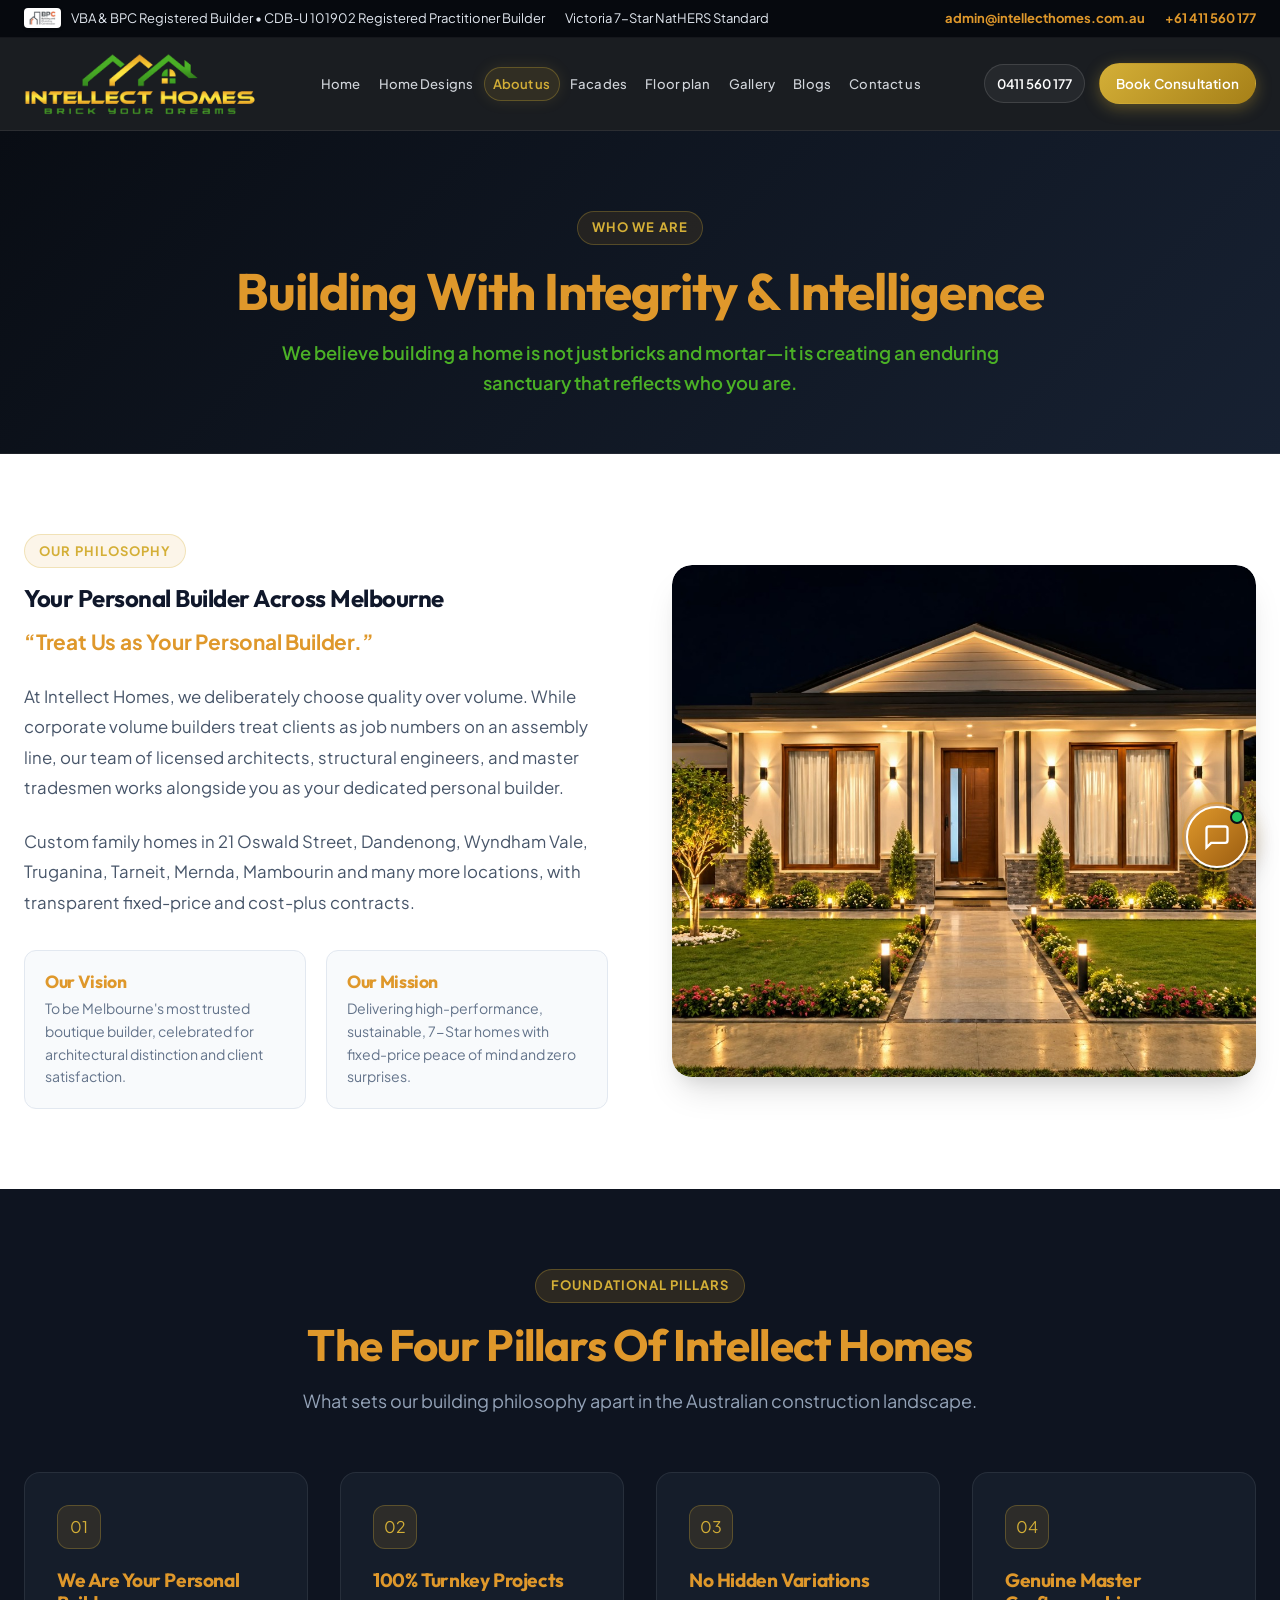
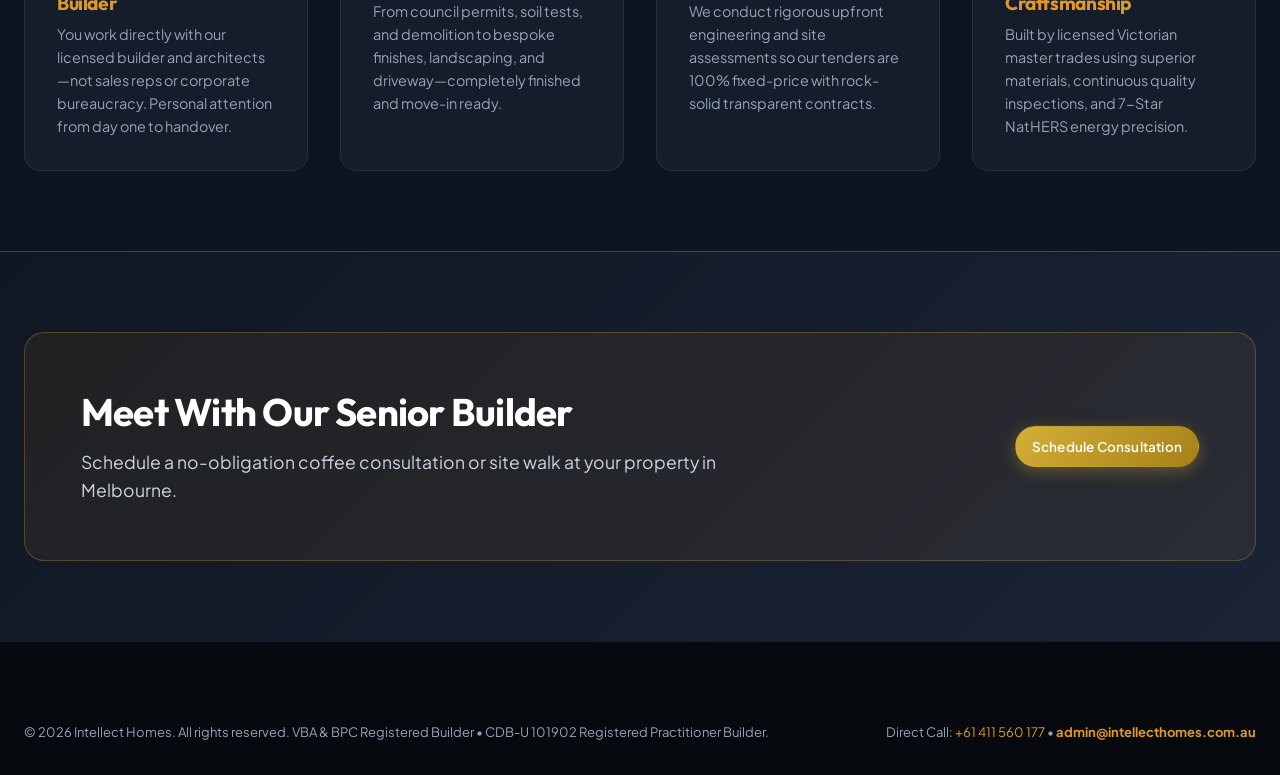
==== commit 56c13fb6: "content: add 21 Oswald Street, Dandenong to custom family homes description on About page" ====
--- a/about.html
+++ b/about.html
@@ -89,7 +89,7 @@
             At Intellect Homes, we deliberately choose quality over volume. While corporate volume builders treat clients as job numbers on an assembly line, our team of licensed architects, structural engineers, and master tradesmen works alongside you as your dedicated personal builder.
           </p>
           <p style="color: #475569; font-size: 1.05rem; line-height: 1.8; margin-bottom: 2rem;">
-            Custom family homes in Wyndham Vale, Truganina, Tarneit, Mernda, Mambourin and many more locations, with transparent fixed-price and cost-plus contracts.
+            Custom family homes in 21 Oswald Street, Dandenong, Wyndham Vale, Truganina, Tarneit, Mernda, Mambourin and many more locations, with transparent fixed-price and cost-plus contracts.
           </p>
           <div class="about-vision-grid" style="display: grid; grid-template-columns: repeat(auto-fit, minmax(240px, 1fr)); gap: 1.25rem;">
             <div style="background: #F8FAFC; border: 1px solid #E2E8F0; padding: 1.25rem; border-radius: 12px;">
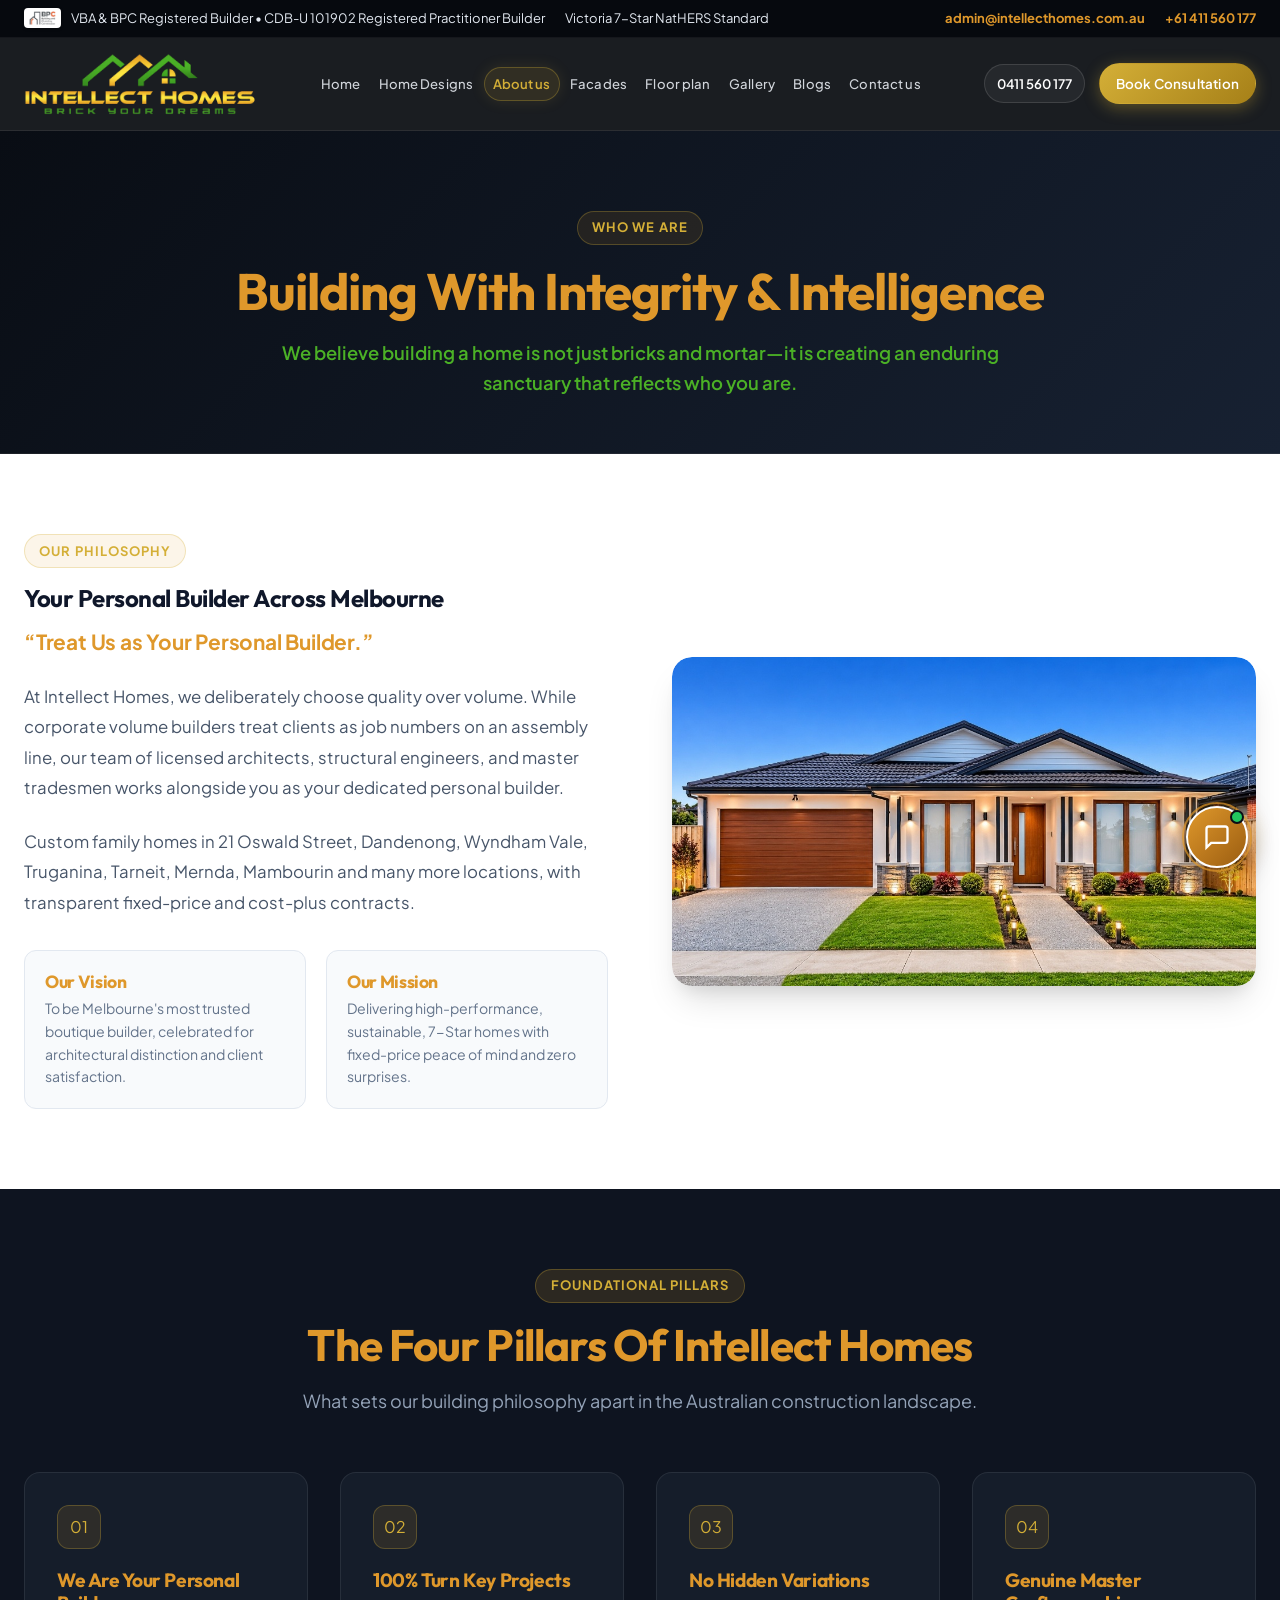
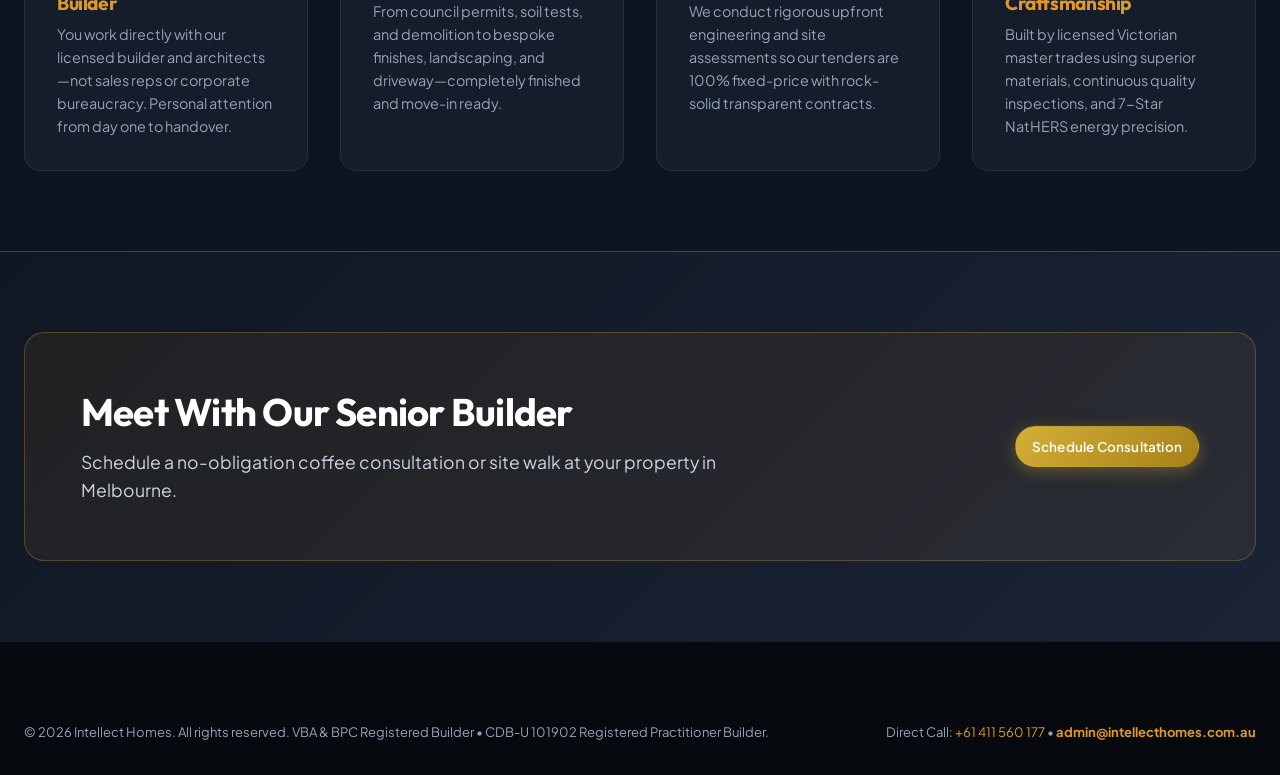
==== commit ec0d4a71: "content: update Turn Key spacing on About page and Request 2026 Specification and inclusion list on " ====
--- a/about.html
+++ b/about.html
@@ -129,7 +129,7 @@
 
         <div style="background: #151D2A; border: 1px solid rgba(255,255,255,0.08); border-radius: 16px; padding: 2rem;">
           <div class="trust-icon" style="margin-bottom: 1.25rem;">02</div>
-          <h3 style="font-size: 1.2rem; color: #DF982B; margin-bottom: 0.5rem;">100% Turnkey Projects</h3>
+          <h3 style="font-size: 1.2rem; color: #DF982B; margin-bottom: 0.5rem;">100% Turn Key Projects</h3>
           <p style="color: #94A3B8; font-size: 0.9rem; line-height: 1.6;">
             From council permits, soil tests, and demolition to bespoke finishes, landscaping, and driveway—completely finished and move-in ready.
           </p>
@@ -251,7 +251,7 @@
 
         <button class="vip-action-btn vip-lookbook-btn" data-open-modal="consultModal" style="width: 100%; border: none; cursor: pointer; text-align: left;">
           <svg width="20" height="20" viewBox="0 0 24 24" fill="none" stroke="currentColor" stroke-width="2"><path d="M14 2H6a2 2 0 0 0-2 2v16a2 2 0 0 0 2 2h12a2 2 0 0 0 2-2V8z"/><polyline points="14 2 14 8 20 8"/><line x1="16" y1="13" x2="8" y2="13"/><line x1="16" y1="17" x2="8" y2="17"/><polyline points="10 9 9 9 8 9"/></svg>
-          Request 2026 Inclusions Guide
+          Request 2026 Specification and inclusion list.
         </button>
       </div>
     </div>
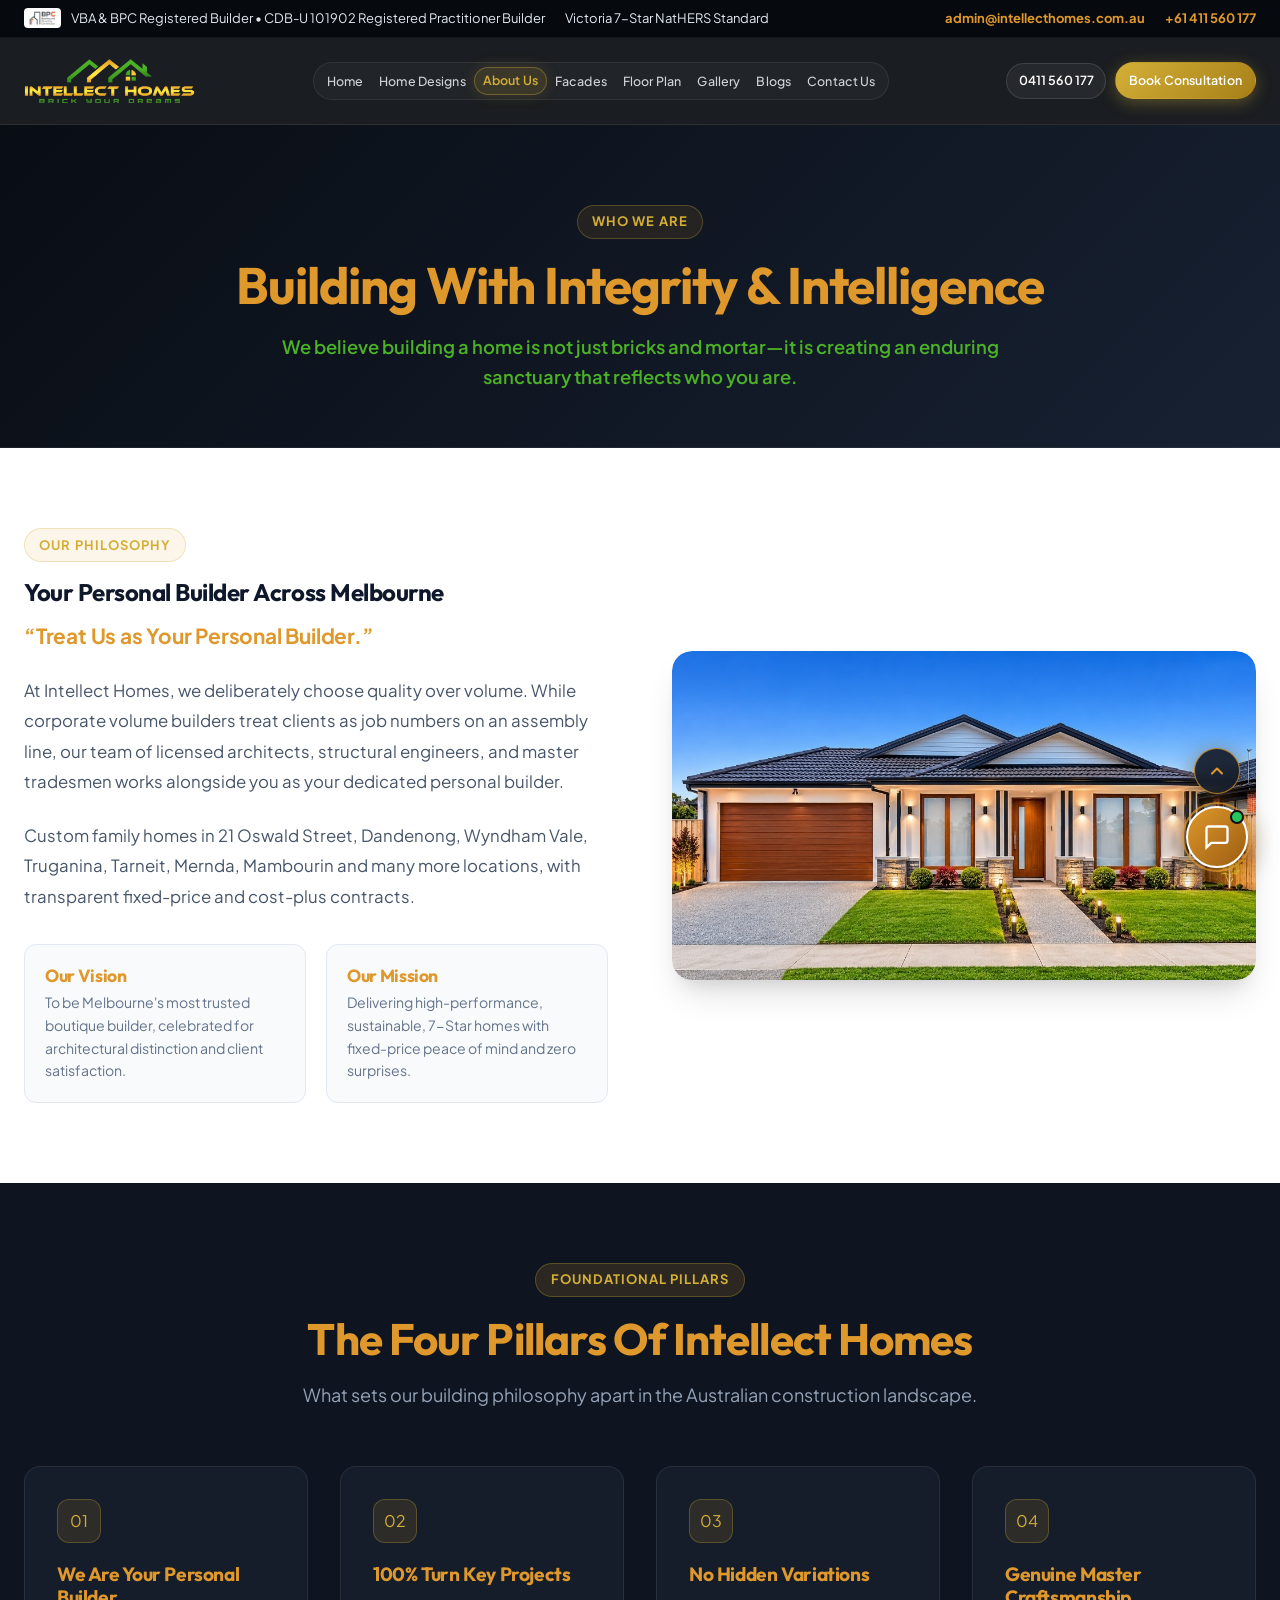
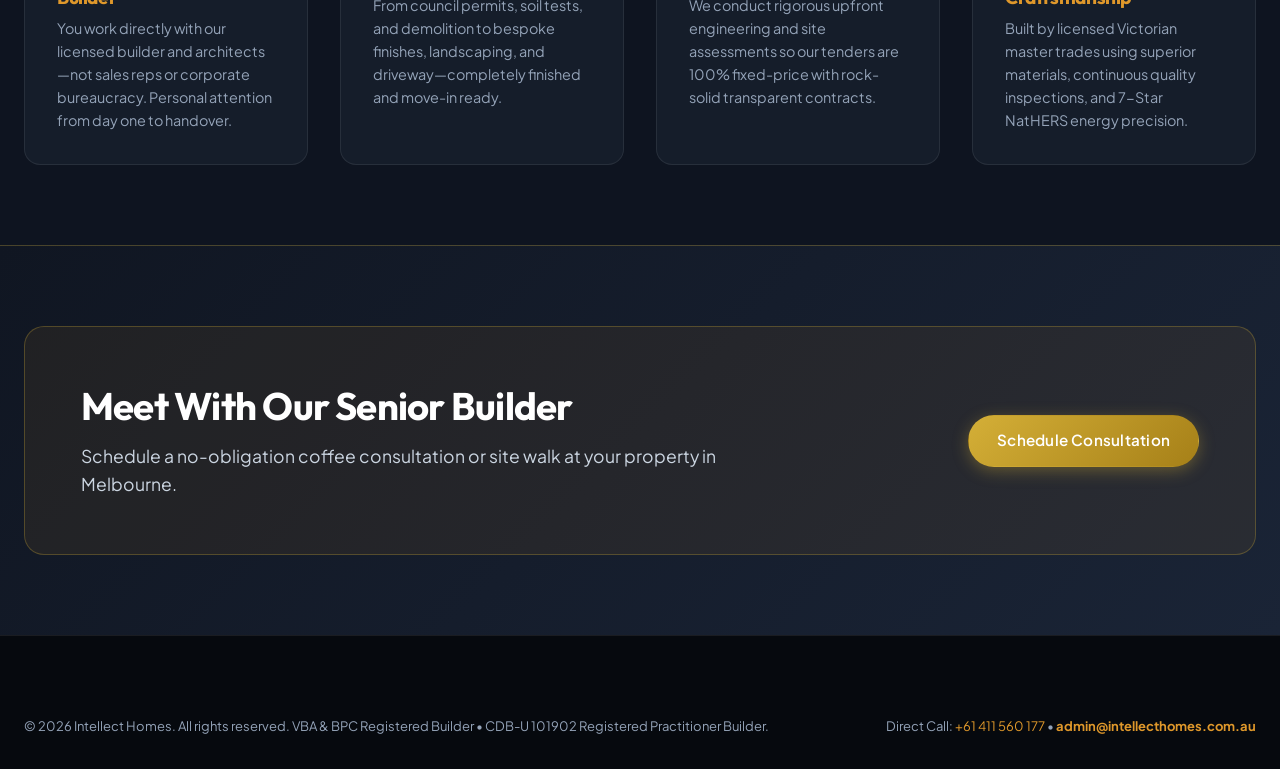
==== commit da442847: "style(navbar): center menu in glass pill capsule and standardize Title Case labels" ====
--- a/about.html
+++ b/about.html
@@ -45,12 +45,12 @@
         <ul class="nav-menu">
           <li><a href="index.html" class="nav-link">Home</a></li>
           <li><a href="designs.html" class="nav-link">Home Designs</a></li>
-          <li><a href="about.html" class="nav-link active">About us</a></li>
+          <li><a href="about.html" class="nav-link active">About Us</a></li>
           <li><a href="facades.html" class="nav-link">Facades</a></li>
-          <li><a href="floor-plan.html" class="nav-link">Floor plan</a></li>
+          <li><a href="floor-plan.html" class="nav-link">Floor Plan</a></li>
           <li><a href="gallery.html" class="nav-link">Gallery</a></li>
           <li><a href="blogs.html" class="nav-link">Blogs</a></li>
-          <li><a href="contact.html" class="nav-link">Contact us</a></li>
+          <li><a href="contact.html" class="nav-link">Contact Us</a></li>
         </ul>
       </nav>
 
--- a/assets/css/style.css
+++ b/assets/css/style.css
@@ -345,8 +345,8 @@
   display: flex;
   align-items: center;
   justify-content: space-between;
-  min-height: 92px;
-  gap: 1.5rem;
+  min-height: 86px;
+  gap: 0.85rem;
 }
 
 .brand-logo {
@@ -357,9 +357,9 @@
 }
 
 .brand-logo img {
-  height: 68px;
+  height: 58px;
   width: auto;
-  max-width: 250px;
+  max-width: 210px;
   object-fit: contain;
   transition: transform var(--transition-fast);
 }
@@ -373,57 +373,73 @@
   display: none !important;
 }
 
+.site-header nav {
+  flex: 1;
+  display: flex;
+  justify-content: center;
+  min-width: 0;
+}
+
 .nav-menu {
   display: flex;
   align-items: center;
-  gap: 0.25rem;
+  gap: 0.12rem;
   list-style: none;
   margin: 0;
-  padding: 0;
+  padding: 0.28rem 0.38rem;
+  background: rgba(255, 255, 255, 0.03);
+  border: 1px solid rgba(255, 255, 255, 0.08);
+  border-radius: var(--radius-full);
 }
 
 .nav-link {
   font-family: var(--font-body);
   font-weight: 500;
-  font-size: 0.88rem;
+  font-size: 0.83rem;
   color: #D1D5DB;
-  padding: 0.45rem 0.68rem;
+  padding: 0.42rem 0.65rem;
   border-radius: var(--radius-full);
   white-space: nowrap;
   letter-spacing: 0.01em;
   transition: all 0.25s cubic-bezier(0.16, 1, 0.3, 1);
   display: inline-block;
+  line-height: 1.2;
 }
 
 .nav-link:hover {
   color: #FFFFFF;
   background: rgba(255, 255, 255, 0.08);
-  transform: translateY(-1px);
 }
 
 .nav-link.active {
   color: var(--accent-gold);
-  background: rgba(212, 175, 55, 0.12);
-  border: 1px solid rgba(212, 175, 55, 0.3);
+  background: rgba(212, 175, 55, 0.14);
+  border: 1px solid rgba(212, 175, 55, 0.35);
   font-weight: 600;
-  box-shadow: 0 0 15px rgba(212, 175, 55, 0.12);
+  box-shadow: 0 0 15px rgba(212, 175, 55, 0.15);
 }
 
 .nav-actions {
   display: flex;
   align-items: center;
-  gap: 0.85rem;
+  gap: 0.55rem;
   flex-shrink: 0;
+}
+
+.nav-actions .btn-primary {
+  font-size: 0.84rem;
+  padding: 0.55rem 1rem;
+  white-space: nowrap;
 }
 
 .header-phone {
   display: inline-flex;
   align-items: center;
-  gap: 0.5rem;
+  gap: 0.45rem;
   color: #FFFFFF;
   font-weight: 600;
-  font-size: 0.92rem;
-  padding: 0.65rem 1.15rem;
+  font-size: 0.84rem;
+  padding: 0.52rem 0.9rem;
   border-radius: var(--radius-full);
   background: rgba(255, 255, 255, 0.05);
   border: 1px solid rgba(255, 255, 255, 0.12);
@@ -2119,6 +2135,35 @@
   font-family: var(--font-body);
 }
 
+/* Scroll to Top (Up) Button positioned right above the VIP message icon */
+.scroll-to-top-btn {
+  position: fixed;
+  bottom: calc(2rem + 74px);
+  right: calc(2rem + 8px);
+  width: 46px;
+  height: 46px;
+  border-radius: 50%;
+  background: rgba(21, 29, 42, 0.92);
+  backdrop-filter: blur(10px);
+  color: #DF982B;
+  border: 1.5px solid rgba(223, 152, 43, 0.75);
+  box-shadow: 0 8px 24px rgba(0, 0, 0, 0.4), 0 0 15px rgba(223, 152, 43, 0.25);
+  display: flex;
+  align-items: center;
+  justify-content: center;
+  cursor: pointer;
+  z-index: 990;
+  transition: all 0.3s cubic-bezier(0.16, 1, 0.3, 1);
+}
+
+.scroll-to-top-btn:hover {
+  background: linear-gradient(135deg, #DF982B 0%, #9B5D11 100%);
+  color: #FFFFFF;
+  border-color: #FFFFFF;
+  transform: translateY(-3px) scale(1.08);
+  box-shadow: 0 12px 28px rgba(0, 0, 0, 0.5), 0 0 25px rgba(223, 152, 43, 0.65);
+}
+
 .vip-concierge-trigger {
   width: 62px;
   height: 62px;
@@ -2347,22 +2392,30 @@
   height: auto;
 }
 
-/* 1. Large Laptops & Desktops (<= 1280px) */
-@media (max-width: 1280px) {
+/* 1. Large Laptops & Desktops (<= 1360px) */
+@media (max-width: 1360px) {
+  .nav-container {
+    gap: 0.55rem;
+  }
+  .brand-logo img {
+    height: 50px;
+    max-width: 175px;
+  }
   .nav-menu {
-    gap: 0.15rem;
+    gap: 0.05rem;
+    padding: 0.22rem 0.3rem;
   }
   .nav-link {
-    font-size: 0.82rem;
-    padding: 0.35rem 0.5rem;
+    font-size: 0.78rem;
+    padding: 0.36rem 0.48rem;
   }
   .header-phone {
-    font-size: 0.82rem;
-    padding: 0.5rem 0.75rem;
-  }
-  .btn-primary {
-    font-size: 0.84rem;
-    padding: 0.55rem 1rem;
+    font-size: 0.78rem;
+    padding: 0.44rem 0.7rem;
+  }
+  .nav-actions .btn-primary {
+    font-size: 0.78rem;
+    padding: 0.46rem 0.82rem;
   }
 }
 
@@ -2396,6 +2449,10 @@
   .brand-logo img {
     height: 56px;
     max-width: 210px;
+  }
+
+  .site-header nav {
+    flex: 0;
   }
 
   /* Full Screen Glassmorphic Mobile Menu Drawer */
@@ -2412,6 +2469,9 @@
     flex-direction: column;
     padding: 1.75rem 1.5rem 4rem 1.5rem;
     gap: 0.65rem;
+    border-radius: 0;
+    border-left: none;
+    border-right: none;
     border-top: 1px solid rgba(255, 255, 255, 0.08);
     border-bottom: 2px solid var(--accent-gold);
     box-shadow: 0 25px 50px rgba(0, 0, 0, 0.8);
@@ -2875,6 +2935,14 @@
     bottom: 76px !important;
     right: 1rem !important;
     z-index: 995 !important;
+  }
+
+  .scroll-to-top-btn {
+    bottom: calc(76px + 62px) !important;
+    right: calc(1rem + 4px) !important;
+    width: 44px !important;
+    height: 44px !important;
+    z-index: 990 !important;
   }
 
   .vip-concierge-trigger {
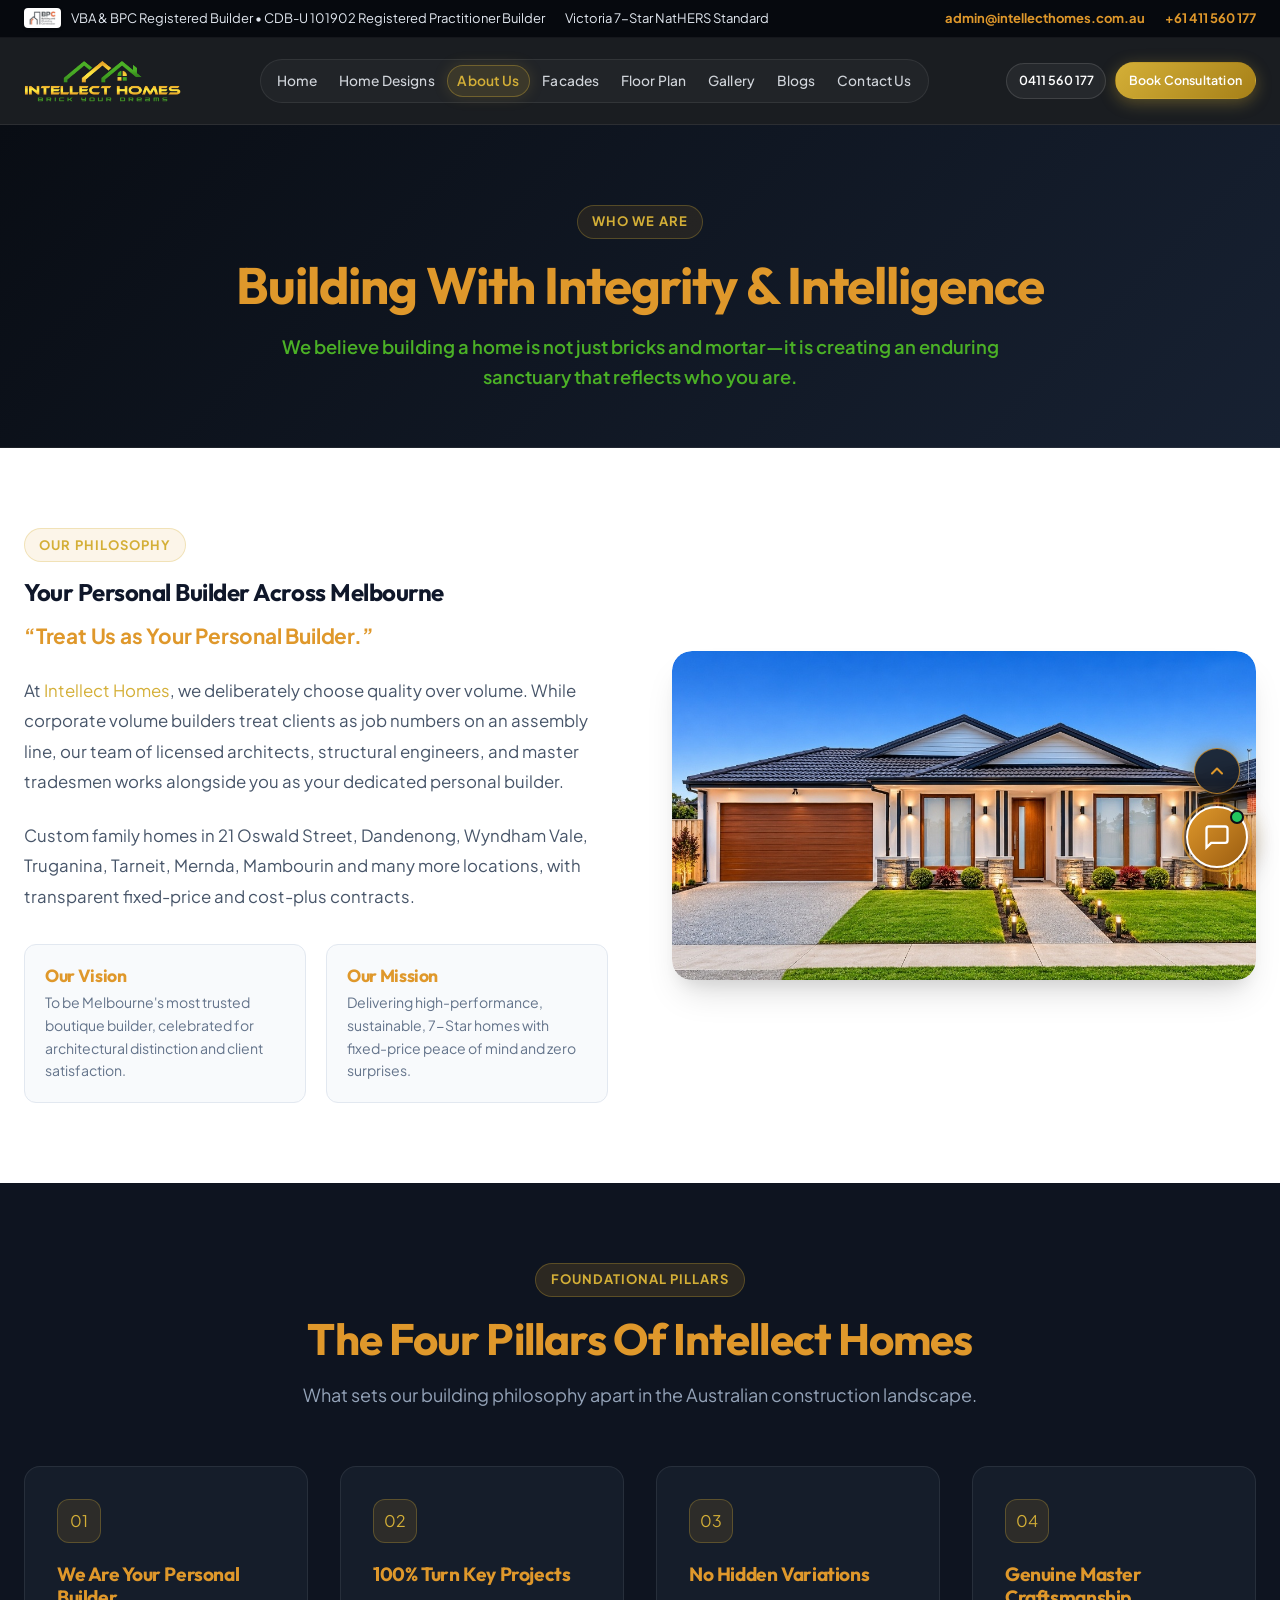
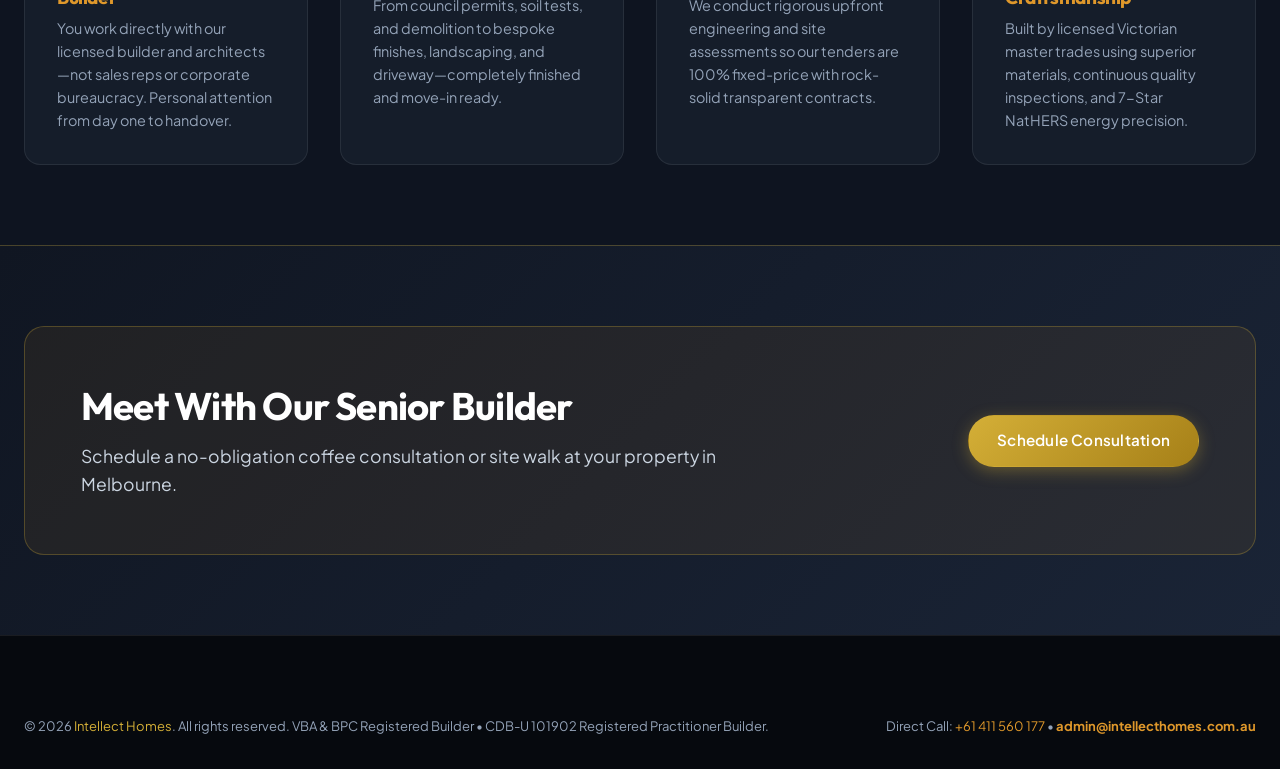
==== commit 606e431d: "style(brand): highlight all visible Intellect Homes text in gold across all pages" ====
--- a/about.html
+++ b/about.html
@@ -86,7 +86,7 @@
             &ldquo;Treat Us as Your Personal Builder.&rdquo;
           </p>
           <p style="color: #475569; font-size: 1.05rem; line-height: 1.8; margin-bottom: 1.5rem;">
-            At Intellect Homes, we deliberately choose quality over volume. While corporate volume builders treat clients as job numbers on an assembly line, our team of licensed architects, structural engineers, and master tradesmen works alongside you as your dedicated personal builder.
+            At <span class="text-gold">Intellect Homes</span>, we deliberately choose quality over volume. While corporate volume builders treat clients as job numbers on an assembly line, our team of licensed architects, structural engineers, and master tradesmen works alongside you as your dedicated personal builder.
           </p>
           <p style="color: #475569; font-size: 1.05rem; line-height: 1.8; margin-bottom: 2rem;">
             Custom family homes in 21 Oswald Street, Dandenong, Wyndham Vale, Truganina, Tarneit, Mernda, Mambourin and many more locations, with transparent fixed-price and cost-plus contracts.
@@ -173,7 +173,7 @@
   <footer class="site-footer">
     <div class="container">
       <div class="footer-bottom" style="border: none; padding: 0;">
-        <p>&copy; 2026 Intellect Homes. All rights reserved. VBA &amp; BPC Registered Builder &bull; CDB-U 101902 Registered Practitioner Builder.</p>
+        <p>&copy; 2026 <span class="text-gold">Intellect Homes</span>. All rights reserved. VBA &amp; BPC Registered Builder &bull; CDB-U 101902 Registered Practitioner Builder.</p>
         <p>Direct Call: <a href="tel:+61411560177" style="color: #DF982B;">+61 411 560 177</a> &bull; <a href="mailto:admin@intellecthomes.com.au" class="email-gold" style="color: #DF982B; font-weight: 700;">admin@intellecthomes.com.au</a></p>
       </div>
     </div>
--- a/assets/css/style.css
+++ b/assets/css/style.css
@@ -383,10 +383,10 @@
 .nav-menu {
   display: flex;
   align-items: center;
-  gap: 0.12rem;
+  gap: 0.22rem;
   list-style: none;
   margin: 0;
-  padding: 0.28rem 0.38rem;
+  padding: 0.35rem 0.48rem;
   background: rgba(255, 255, 255, 0.03);
   border: 1px solid rgba(255, 255, 255, 0.08);
   border-radius: var(--radius-full);
@@ -395,9 +395,9 @@
 .nav-link {
   font-family: var(--font-body);
   font-weight: 500;
-  font-size: 0.83rem;
+  font-size: 0.93rem;
   color: #D1D5DB;
-  padding: 0.42rem 0.65rem;
+  padding: 0.52rem 0.8rem;
   border-radius: var(--radius-full);
   white-space: nowrap;
   letter-spacing: 0.01em;
@@ -2395,19 +2395,19 @@
 /* 1. Large Laptops & Desktops (<= 1360px) */
 @media (max-width: 1360px) {
   .nav-container {
-    gap: 0.55rem;
+    gap: 0.5rem;
   }
   .brand-logo img {
-    height: 50px;
-    max-width: 175px;
+    height: 46px;
+    max-width: 165px;
   }
   .nav-menu {
-    gap: 0.05rem;
-    padding: 0.22rem 0.3rem;
+    gap: 0.12rem;
+    padding: 0.28rem 0.38rem;
   }
   .nav-link {
-    font-size: 0.78rem;
-    padding: 0.36rem 0.48rem;
+    font-size: 0.86rem;
+    padding: 0.44rem 0.62rem;
   }
   .header-phone {
     font-size: 0.78rem;
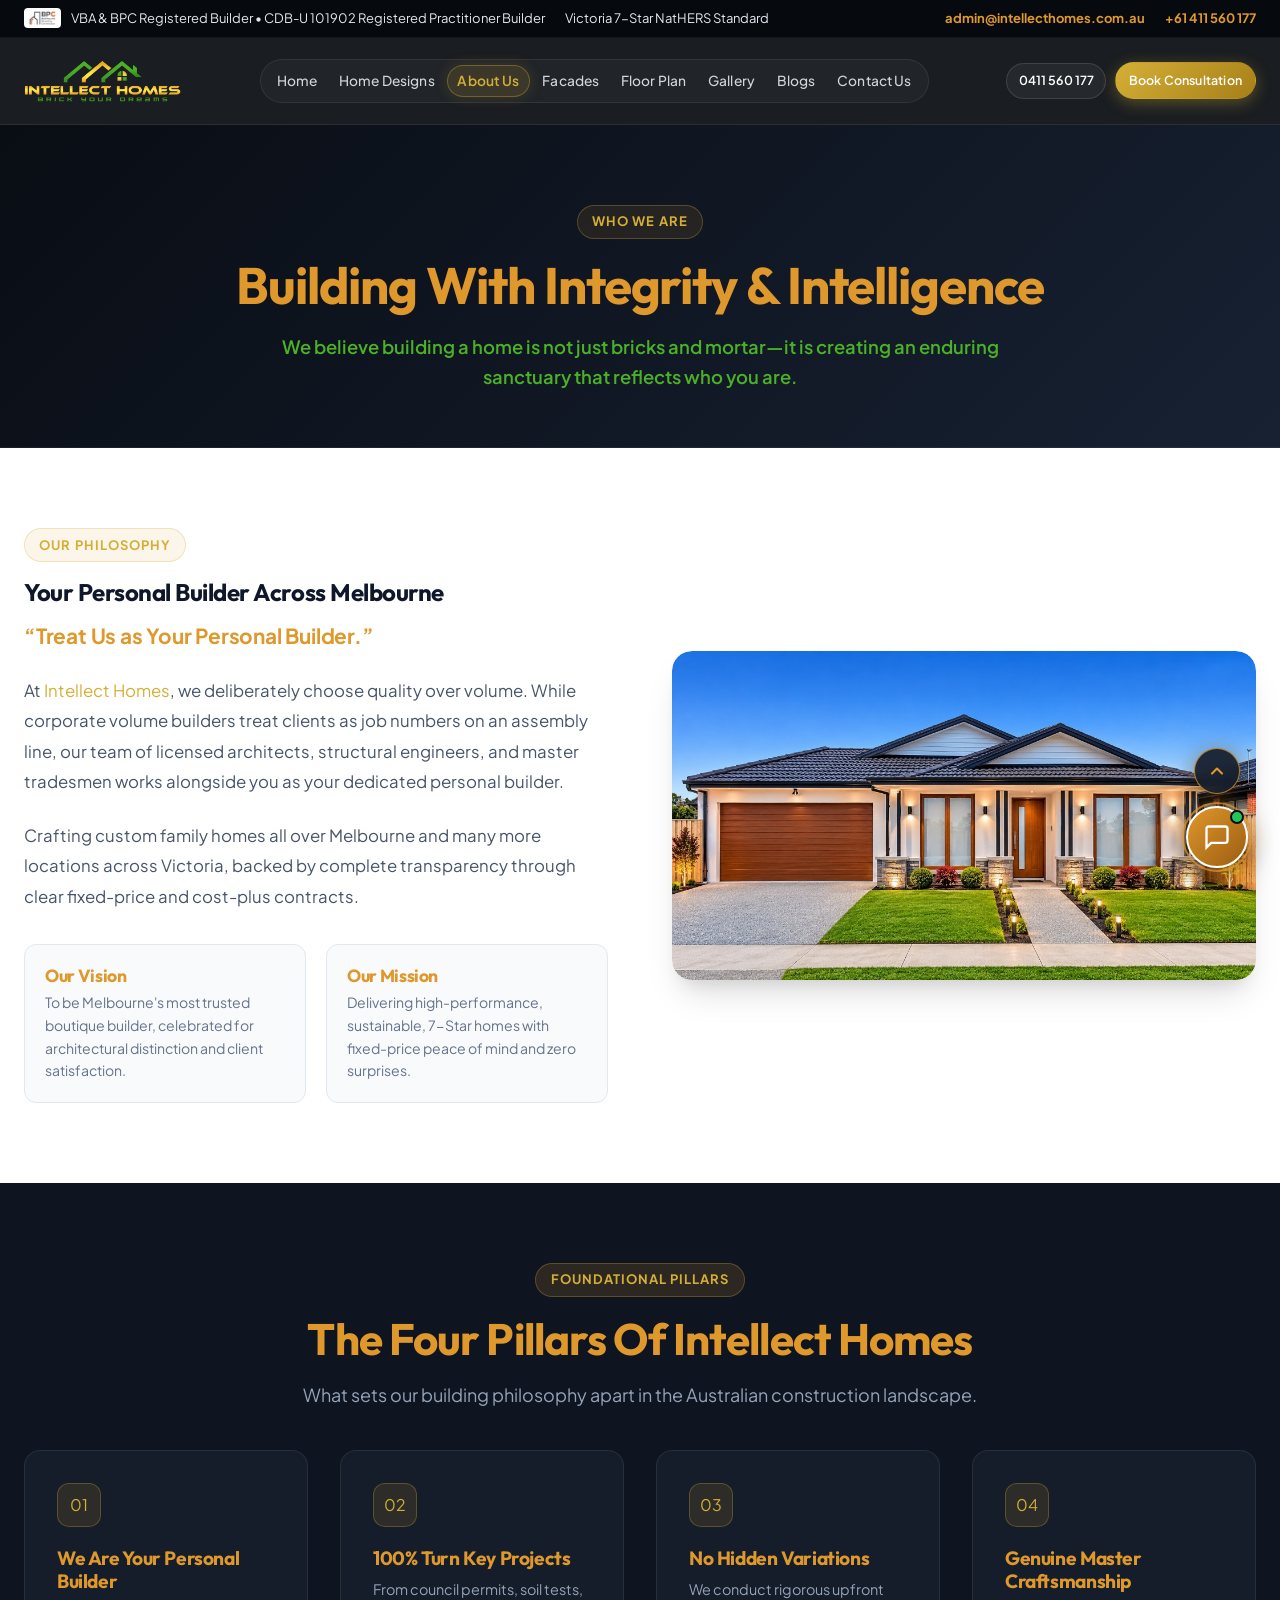
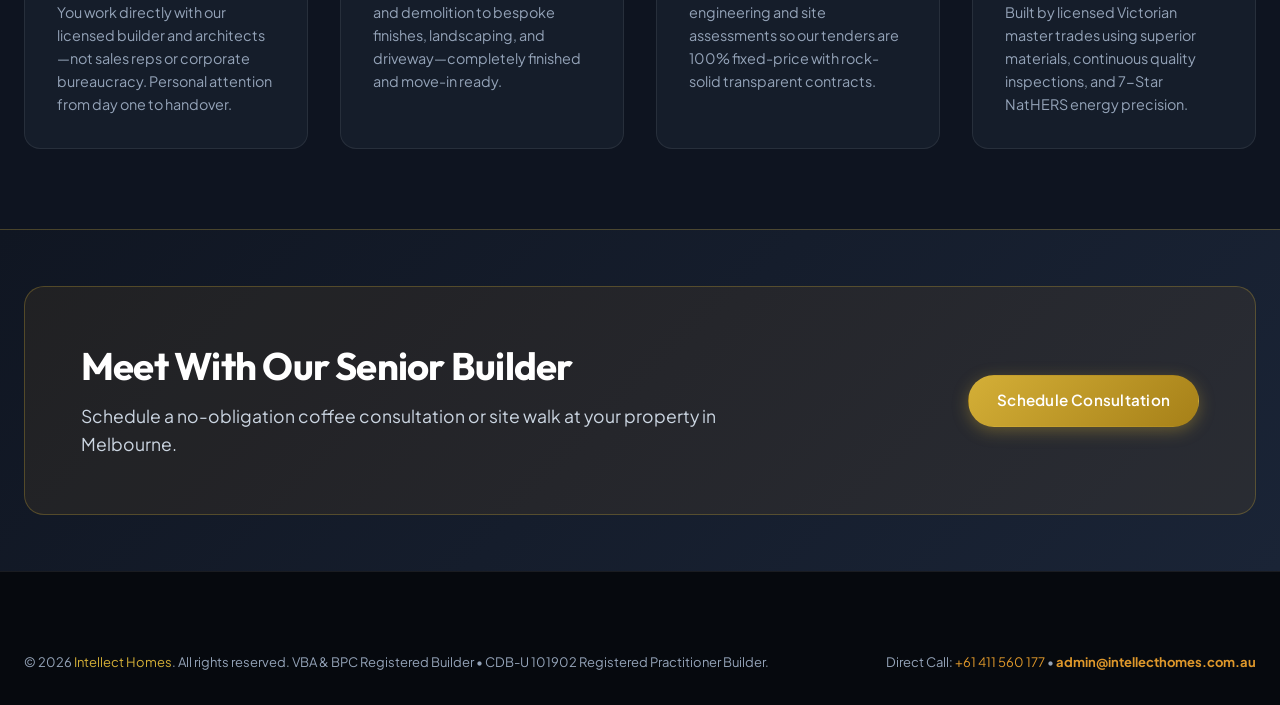
==== commit 6af65119: "content(about): refine locations and contract transparency copy across Melbourne and Victoria" ====
--- a/about.html
+++ b/about.html
@@ -89,7 +89,7 @@
             At <span class="text-gold">Intellect Homes</span>, we deliberately choose quality over volume. While corporate volume builders treat clients as job numbers on an assembly line, our team of licensed architects, structural engineers, and master tradesmen works alongside you as your dedicated personal builder.
           </p>
           <p style="color: #475569; font-size: 1.05rem; line-height: 1.8; margin-bottom: 2rem;">
-            Custom family homes in 21 Oswald Street, Dandenong, Wyndham Vale, Truganina, Tarneit, Mernda, Mambourin and many more locations, with transparent fixed-price and cost-plus contracts.
+            Crafting custom family homes all over Melbourne and many more locations across Victoria, backed by complete transparency through clear fixed-price and cost-plus contracts.
           </p>
           <div class="about-vision-grid" style="display: grid; grid-template-columns: repeat(auto-fit, minmax(240px, 1fr)); gap: 1.25rem;">
             <div style="background: #F8FAFC; border: 1px solid #E2E8F0; padding: 1.25rem; border-radius: 12px;">
@@ -249,6 +249,11 @@
           Direct Phone: 0411 560 177
         </a>
 
+        <a href="mailto:admin@intellecthomes.com.au" class="vip-action-btn vip-call-btn" style="color: #DF982B; border-color: rgba(223, 152, 43, 0.35);">
+          <svg width="20" height="20" viewBox="0 0 24 24" fill="none" stroke="currentColor" stroke-width="2"><path d="M4 4h16c1.1 0 2 .9 2 2v12c0 1.1-.9 2-2 2H4c-1.1 0-2-.9-2-2V6c0-1.1.9-2 2-2z"/><polyline points="22,6 12,13 2,6"/></svg>
+          Email: admin@intellecthomes.com.au
+        </a>
+
         <button class="vip-action-btn vip-lookbook-btn" data-open-modal="consultModal" style="width: 100%; border: none; cursor: pointer; text-align: left;">
           <svg width="20" height="20" viewBox="0 0 24 24" fill="none" stroke="currentColor" stroke-width="2"><path d="M14 2H6a2 2 0 0 0-2 2v16a2 2 0 0 0 2 2h12a2 2 0 0 0 2-2V8z"/><polyline points="14 2 14 8 20 8"/><line x1="16" y1="13" x2="8" y2="13"/><line x1="16" y1="17" x2="8" y2="17"/><polyline points="10 9 9 9 8 9"/></svg>
           Request 2026 Specification and inclusion list.
--- a/assets/css/style.css
+++ b/assets/css/style.css
@@ -139,7 +139,7 @@
 .section-header {
   text-align: center;
   max-width: 760px;
-  margin: 0 auto 3.5rem auto;
+  margin: 0 auto 2.5rem auto;
 }
 
 .section-header h2 {
@@ -743,7 +743,7 @@
    CORE SERVICES / BUILDING PILLARS
    ========================================================================== */
 .services-section {
-  padding: 6rem 0;
+  padding: 3.75rem 0;
   background: #FFFFFF;
 }
 
@@ -1151,7 +1151,7 @@
    FEATURED DESIGNS & PORTFOLIO EXPLORER
    ========================================================================== */
 .designs-section {
-  padding: 6rem 0;
+  padding: 3.75rem 0;
   background: #F8FAFC;
 }
 
@@ -1328,7 +1328,7 @@
    KNOCK DOWN REBUILD ROADMAP (PROCESS)
    ========================================================================== */
 .process-section {
-  padding: 6rem 0;
+  padding: 3.75rem 0 2.25rem 0;
   background: #FFFFFF;
 }
 
@@ -1394,7 +1394,7 @@
    LUXURY INCLUSIONS COMPARISON TABLE
    ========================================================================== */
 .inclusions-section {
-  padding: 6rem 0;
+  padding: 3.75rem 0;
   background: #090D14;
   color: #FFFFFF;
 }
@@ -1481,7 +1481,7 @@
    ENERGY EFFICIENCY / 7-STAR SECTION
    ========================================================================== */
 .energy-section {
-  padding: 6rem 0;
+  padding: 2.5rem 0 3.75rem 0;
   background: #FFFFFF;
 }
 
@@ -1548,7 +1548,7 @@
    TESTIMONIALS & SOCIAL PROOF
    ========================================================================== */
 .testimonials-section {
-  padding: 6rem 0;
+  padding: 3.75rem 0;
   background: #0E1420;
   color: #FFFFFF;
 }
@@ -1626,7 +1626,7 @@
    MELBOURNE SUBURBS & LOCAL SEO
    ========================================================================== */
 .suburbs-section {
-  padding: 5rem 0;
+  padding: 3.25rem 0;
   background: #FFFFFF;
   border-top: 1px solid var(--border-light);
 }
@@ -1663,7 +1663,7 @@
 .cta-banner {
   background: linear-gradient(135deg, #101622 0%, #1A2436 100%);
   color: #FFFFFF;
-  padding: 5rem 0;
+  padding: 3.5rem 0;
   position: relative;
   overflow: hidden;
   border-top: 1px solid var(--border-gold);
@@ -2018,7 +2018,7 @@
    WHY INTELLECT HOMES VS VOLUME BUILDERS COMPARISON MATRIX
    ========================================================================== */
 .comparison-section {
-  padding: 6rem 0;
+  padding: 3.75rem 0;
   background: #0B1019;
   color: #FFFFFF;
   position: relative;
@@ -2301,7 +2301,7 @@
 
 .vip-call-btn:hover {
   background: var(--accent-gold);
-  color: #FFFFFF;
+  color: #FFFFFF !important;
   transform: translateY(-2px);
   box-shadow: 0 6px 18px rgba(223, 152, 43, 0.35);
 }
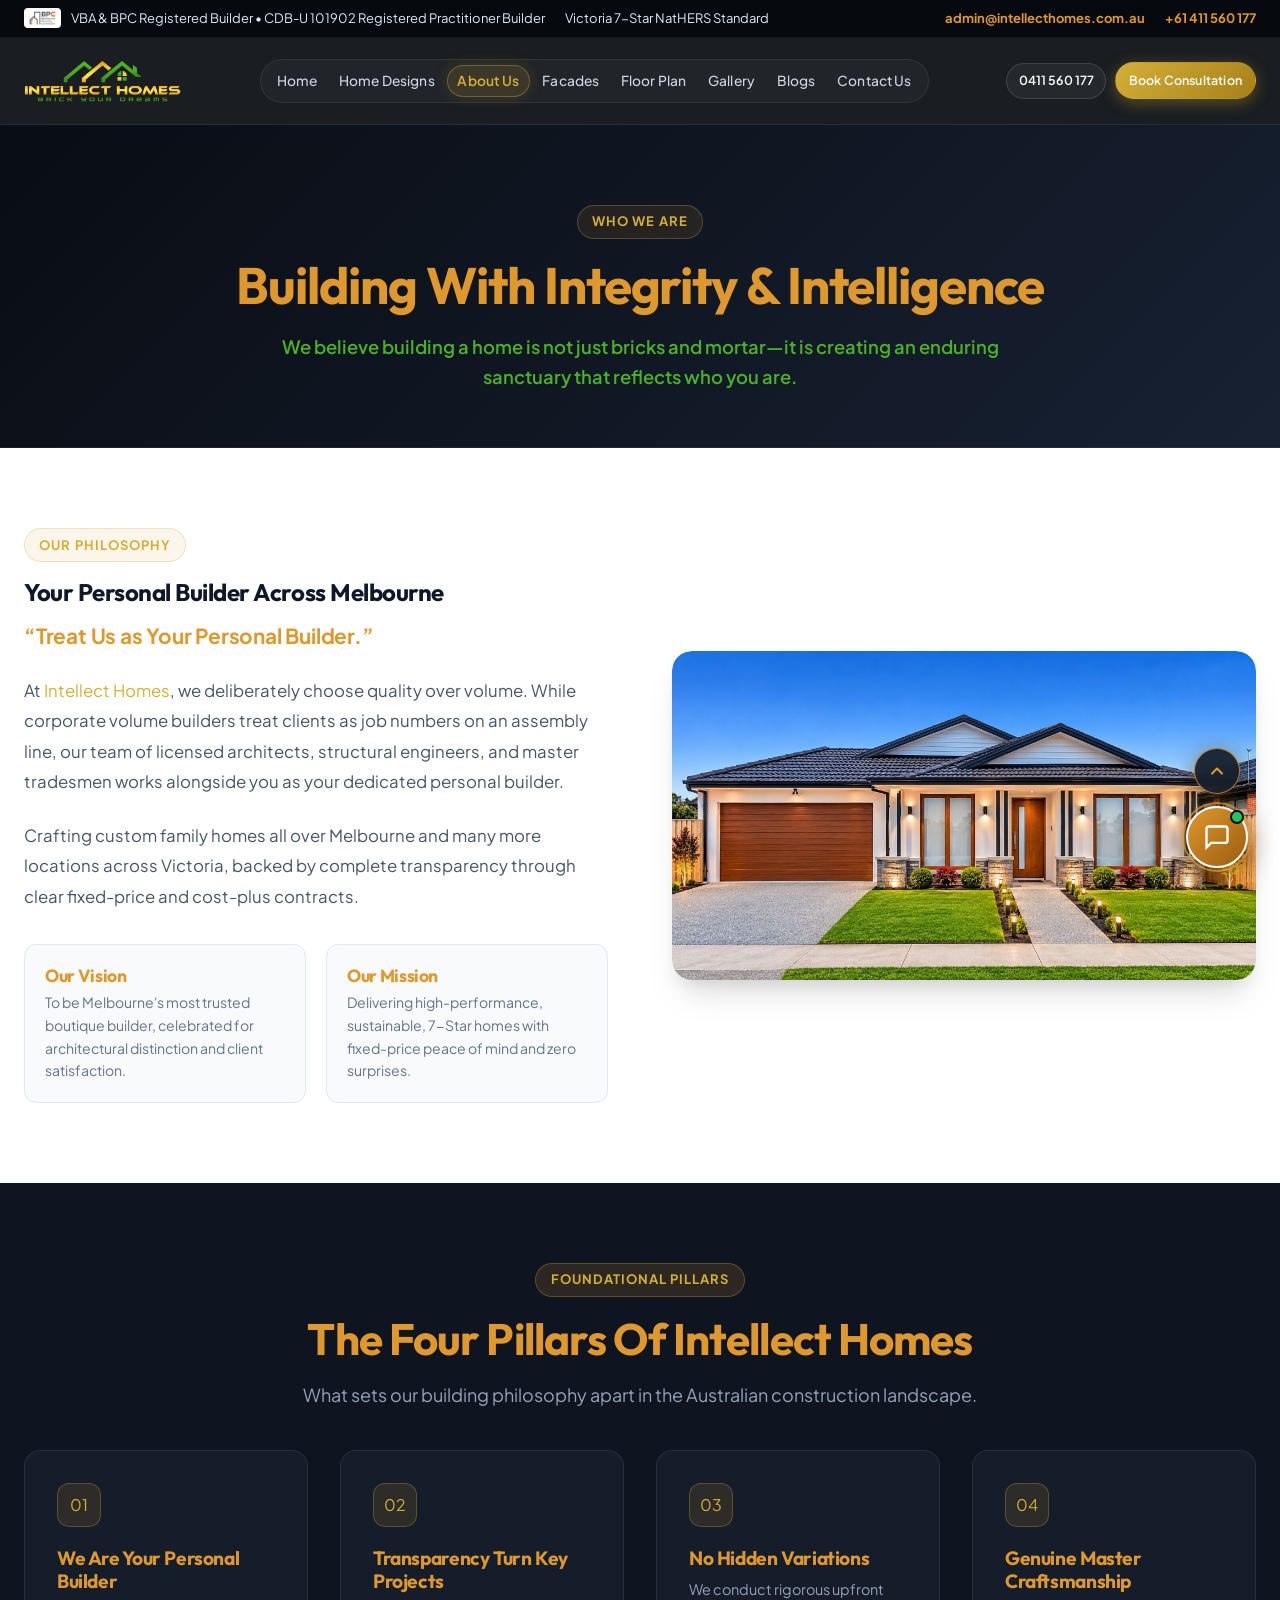
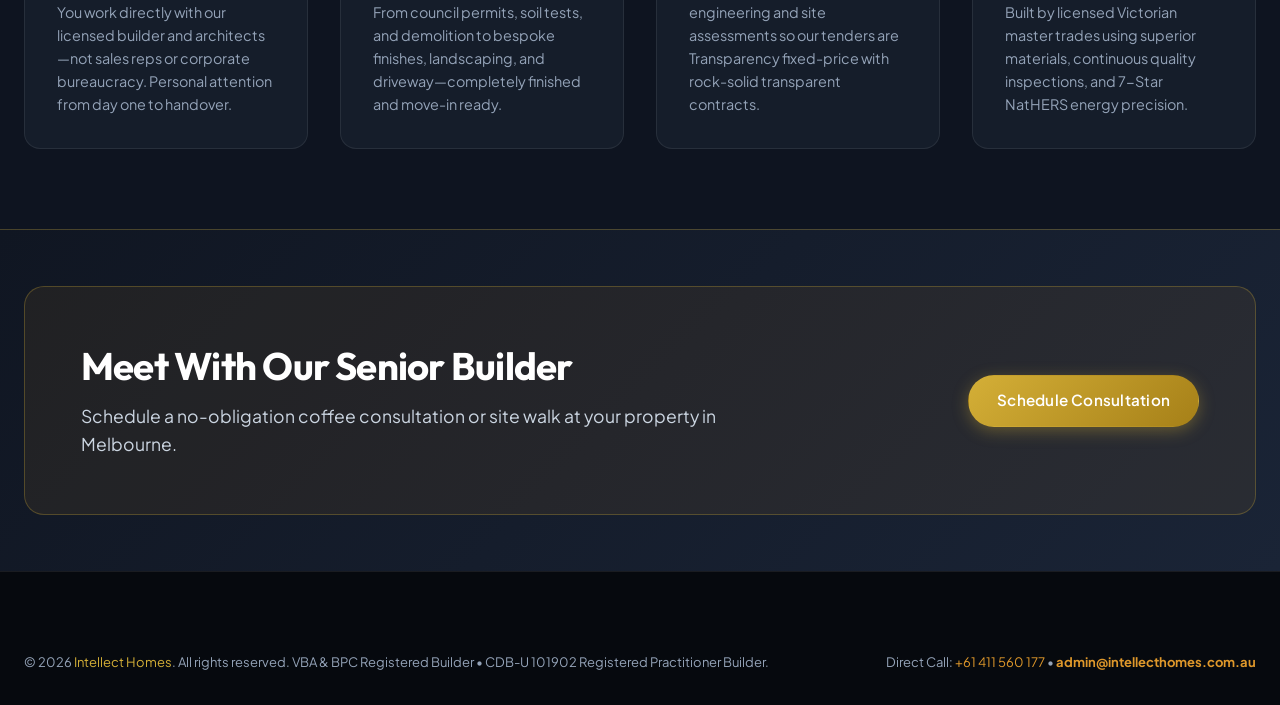
==== commit d19f153e: "content: replace all remaining 100% text with Transparency across all pages" ====
--- a/about.html
+++ b/about.html
@@ -129,7 +129,7 @@
 
         <div style="background: #151D2A; border: 1px solid rgba(255,255,255,0.08); border-radius: 16px; padding: 2rem;">
           <div class="trust-icon" style="margin-bottom: 1.25rem;">02</div>
-          <h3 style="font-size: 1.2rem; color: #DF982B; margin-bottom: 0.5rem;">100% Turn Key Projects</h3>
+          <h3 style="font-size: 1.2rem; color: #DF982B; margin-bottom: 0.5rem;">Transparency Turn Key Projects</h3>
           <p style="color: #94A3B8; font-size: 0.9rem; line-height: 1.6;">
             From council permits, soil tests, and demolition to bespoke finishes, landscaping, and driveway—completely finished and move-in ready.
           </p>
@@ -139,7 +139,7 @@
           <div class="trust-icon" style="margin-bottom: 1.25rem;">03</div>
           <h3 style="font-size: 1.2rem; color: #DF982B; margin-bottom: 0.5rem;">No Hidden Variations</h3>
           <p style="color: #94A3B8; font-size: 0.9rem; line-height: 1.6;">
-            We conduct rigorous upfront engineering and site assessments so our tenders are 100% fixed-price with rock-solid transparent contracts.
+            We conduct rigorous upfront engineering and site assessments so our tenders are Transparency fixed-price with rock-solid transparent contracts.
           </p>
         </div>
 
